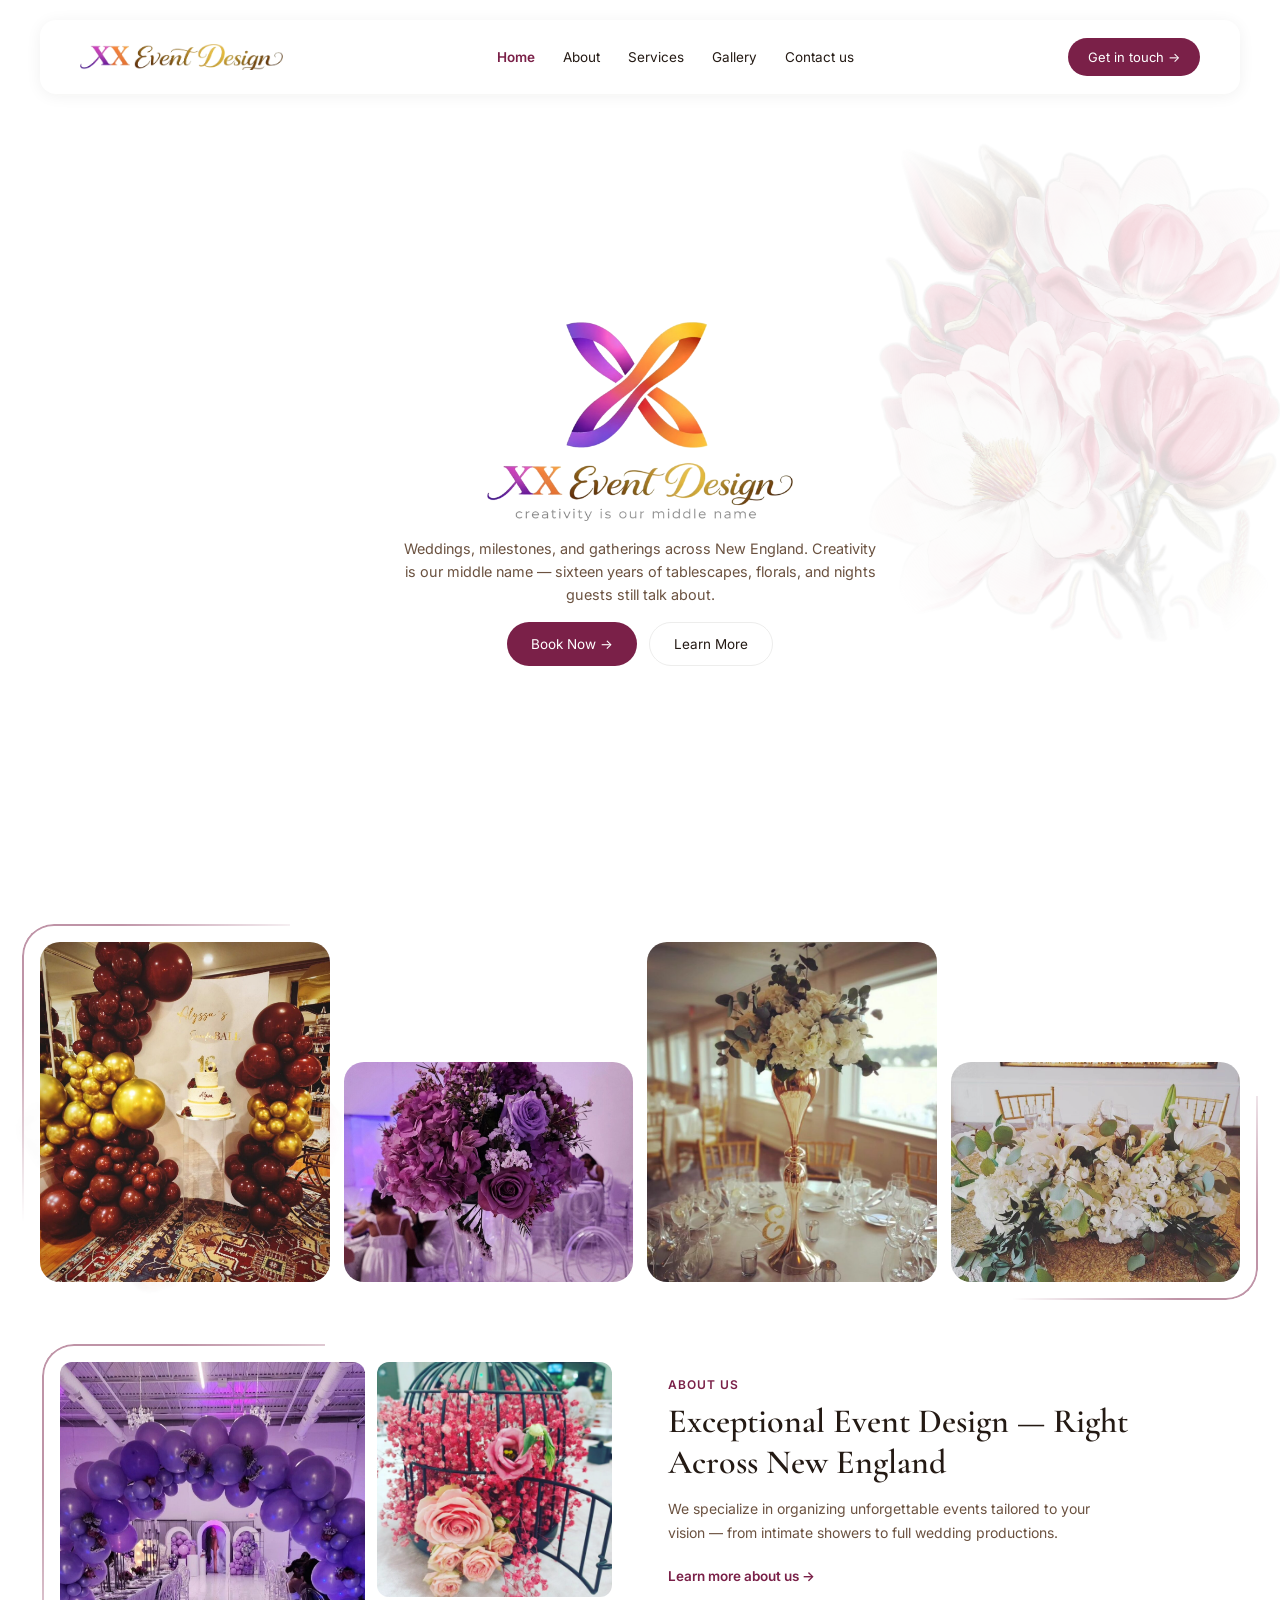
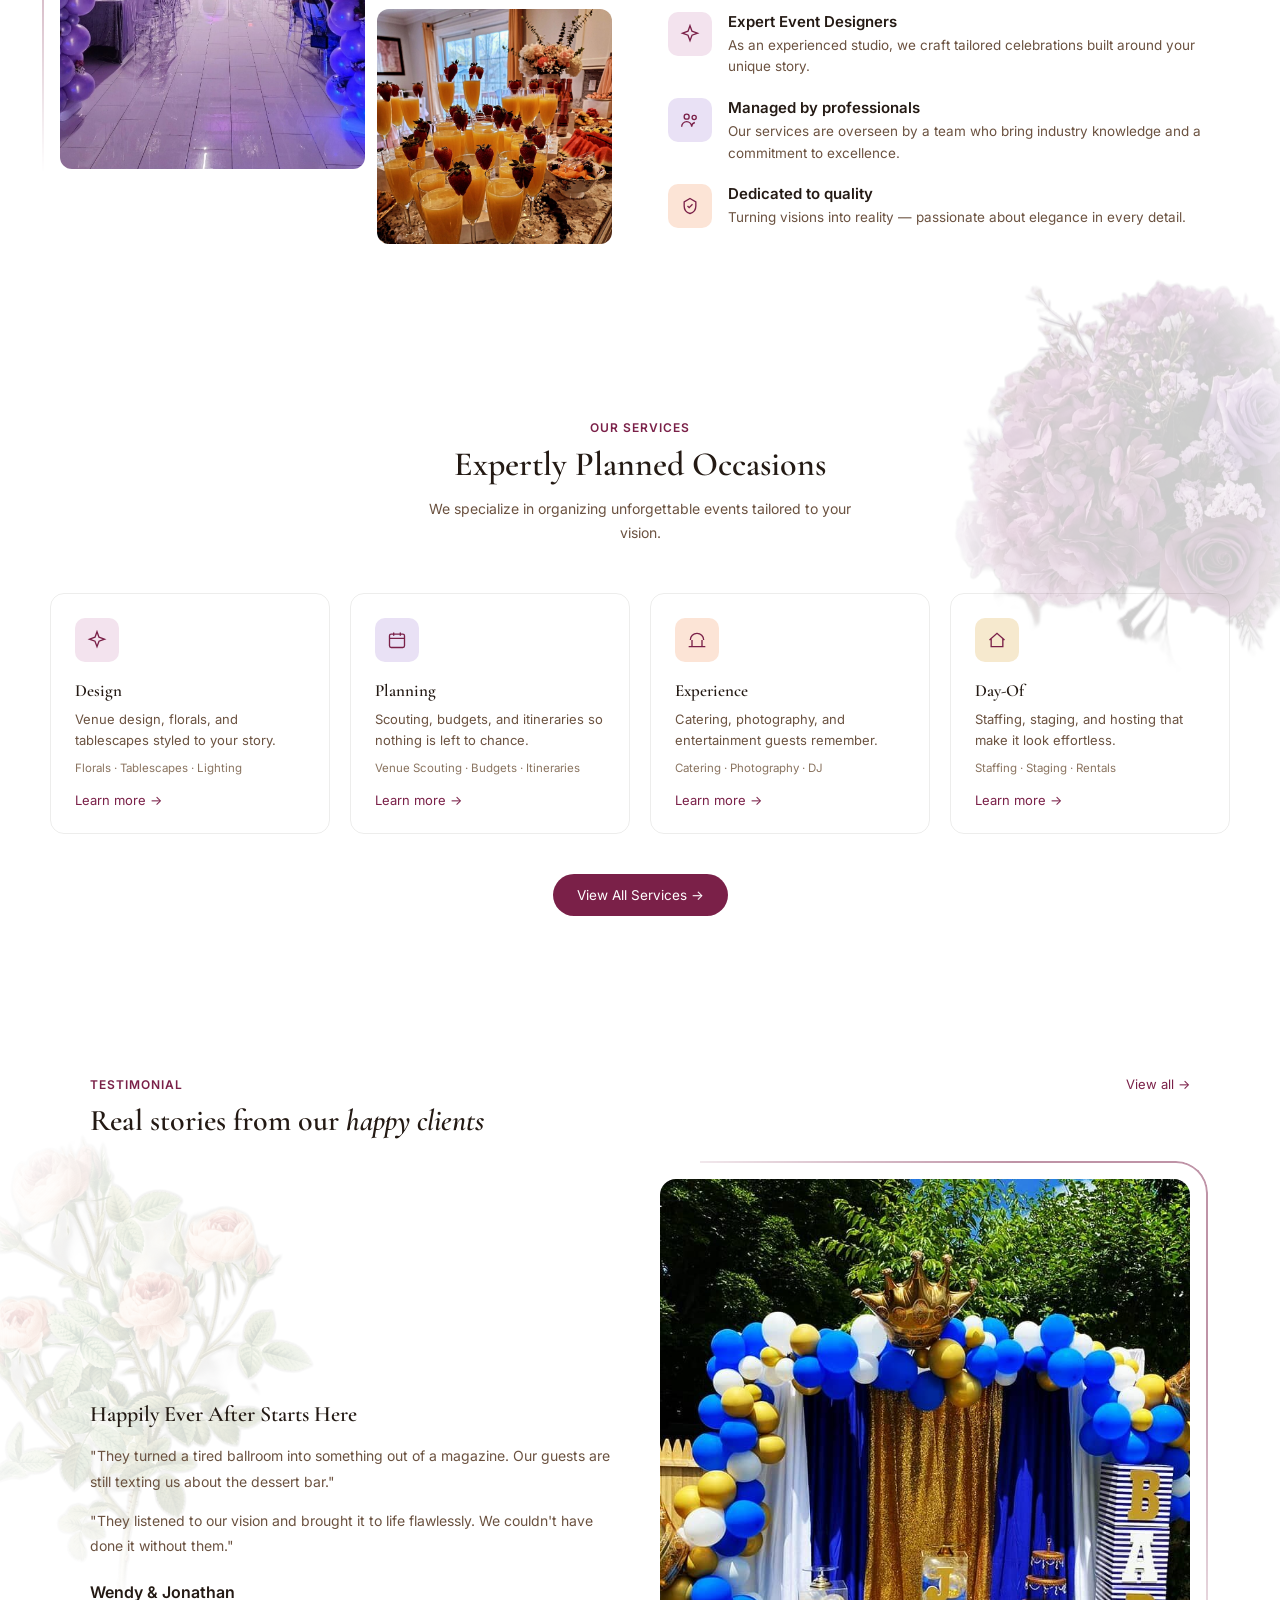
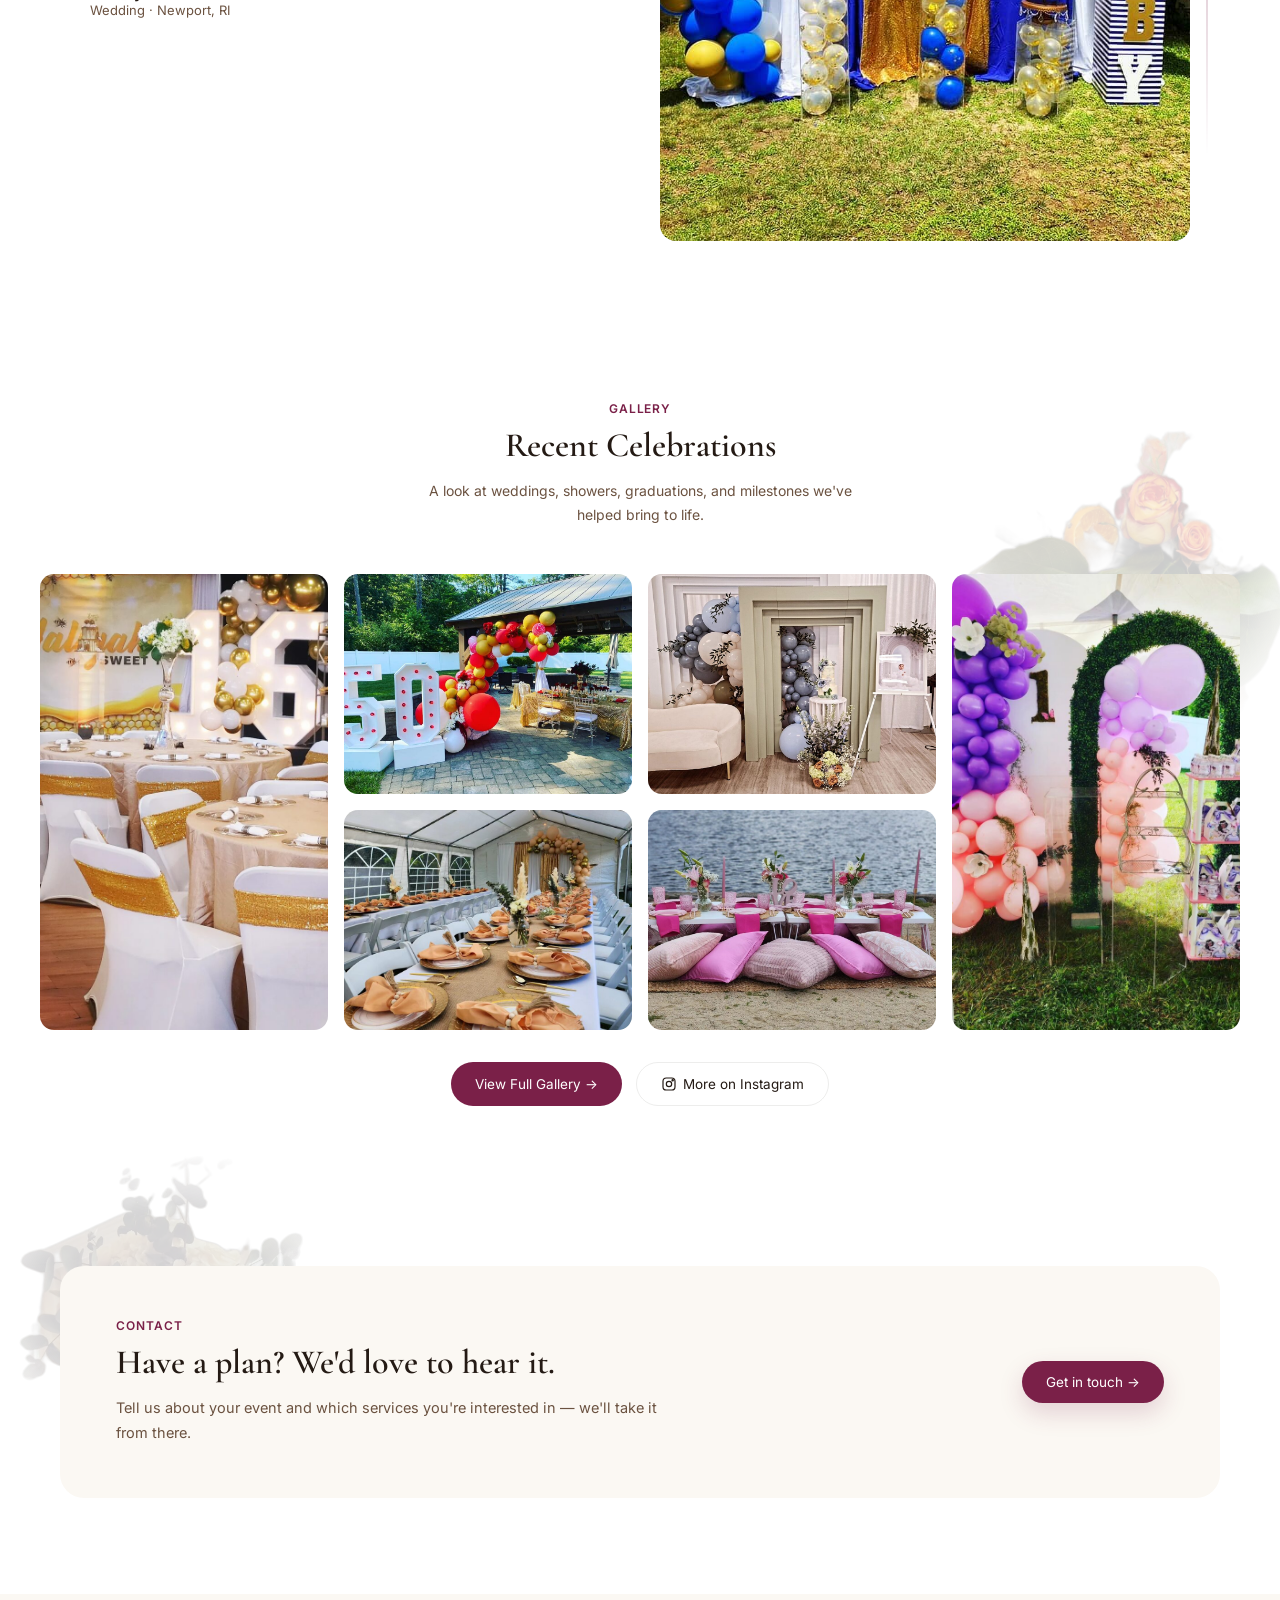
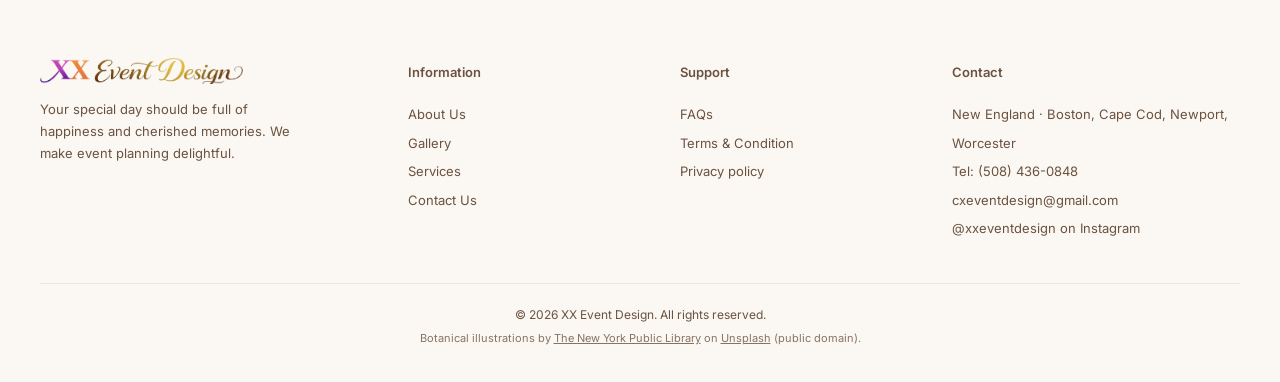
==== index.html @ f5b9201c "..." ====
<!doctype html>
<html lang="en">
<head>
  <meta charset="utf-8" />
  <meta name="viewport" content="width=device-width, initial-scale=1" />
  <title>XX Event Design — Event Planner &amp; Designer in New England | Weddings, Sweet 16s &amp; More</title>
  <meta name="description" content="Full-service event planning and design across New England — Boston, Cape Cod, Newport &amp; Worcester. Weddings, quinceañeras, baby showers, and milestones since 2010. Book a consultation today." />
  <link rel="canonical" href="https://www.xxeventdesign.com/" />
  <link rel="icon" href="assets/logo-xx.png" type="image/png" />
  <meta property="og:type" content="website" />
  <meta property="og:site_name" content="XX Event Design" />
  <meta property="og:title" content="XX Event Design — Event Planner &amp; Designer in New England" />
  <meta property="og:description" content="Full-service event planning and design across New England. Weddings, quinceañeras, baby showers, and milestones since 2010." />
  <meta property="og:url" content="https://www.xxeventdesign.com/" />
  <meta property="og:image" content="https://www.xxeventdesign.com/assets/gallery/white-wedding-sweetheart-table-lily-rose-gold.jpg" />
  <meta name="twitter:card" content="summary_large_image" />
  <link rel="stylesheet" href="css/style.css" />
  <script type="application/ld+json">
  {
    "@context": "https://schema.org",
    "@type": "LocalBusiness",
    "@id": "https://www.xxeventdesign.com/#business",
    "name": "XX Event Design",
    "description": "Full-service event planning and design studio serving New England since 2010 — weddings, quinceañeras, sweet 16s, baby showers, graduations, and more.",
    "url": "https://www.xxeventdesign.com/",
    "telephone": "+1-508-436-0848",
    "email": "cxeventdesign@gmail.com",
    "image": "https://www.xxeventdesign.com/assets/gallery/white-wedding-sweetheart-table-lily-rose-gold.jpg",
    "logo": "https://www.xxeventdesign.com/assets/logo-wordmark.png",
    "foundingDate": "2010",
    "priceRange": "$$",
    "sameAs": ["https://www.instagram.com/xxeventdesign/"],
    "areaServed": [
      { "@type": "City", "name": "Boston" },
      { "@type": "Place", "name": "Cape Cod" },
      { "@type": "City", "name": "Newport" },
      { "@type": "City", "name": "Worcester" },
      { "@type": "Place", "name": "New England" }
    ],
    "address": {
      "@type": "PostalAddress",
      "addressRegion": "MA",
      "addressCountry": "US"
    },
    "makesOffer": [
      { "@type": "Offer", "itemOffered": { "@type": "Service", "name": "Event Design", "description": "Venue design, florals, tablescapes, lighting, and photo backdrops." } },
      { "@type": "Offer", "itemOffered": { "@type": "Service", "name": "Event Planning", "description": "Venue scouting, budgets, itineraries, and vendor coordination." } },
      { "@type": "Offer", "itemOffered": { "@type": "Service", "name": "Event Experience", "description": "Catering, photography, videography, DJ, and dessert bars." } },
      { "@type": "Offer", "itemOffered": { "@type": "Service", "name": "Day-Of Coordination", "description": "Event staffing, staging, hosting, and rentals." } }
    ]
  }
  </script>
</head>
<body>

  <span id="top"></span>

  <!-- Page-wide floral decor (behind all content) -->
  <div class="page-decor" aria-hidden="true">
    <img class="floral f1" src="assets/magnolia.png" alt="" />
    <img class="floral f2" src="assets/floral-pink.png" alt="" />
    <img class="floral f3" src="assets/floral-purple.png" alt="" />
    <img class="floral f4" src="assets/roses.png" alt="" />
    <img class="floral f5" src="assets/floral-orange.png" alt="" />
    <img class="floral f6" src="assets/floral-white.png" alt="" />
  </div>

  <nav class="nav">
    <a class="nav-logo" href="index.html">
      <img class="nav-logo-full" src="assets/logo-wordmark.png" alt="XX Event Design" />
      <img class="nav-logo-mark" src="assets/logo-xx.png" alt="XX Event Design" />
    </a>
    <ul class="nav-links">
      <li><a href="#top" class="active">Home</a></li>
      <li><a href="about.html">About</a></li>
      <li><a href="services.html">Services</a></li>
      <li><a href="gallery.html">Gallery</a></li>
      <li><a href="contact.html">Contact us</a></li>
    </ul>
    <a class="nav-cta" href="contact.html">Get in touch →</a>
    <button class="nav-toggle" id="navToggle" aria-label="Toggle menu" aria-expanded="false">
      <span></span><span></span><span></span>
    </button>
    <div class="nav-mobile-menu" id="navMobileMenu">
      <a href="#top">Home</a>
      <a href="about.html">About</a>
      <a href="services.html">Services</a>
      <a href="gallery.html">Gallery</a>
      <a href="contact.html">Contact us</a>
    </div>
  </nav>

  <main>
    <!-- Hero -->
    <section class="hero">
      <h1 class="hero-logo"><img src="assets/logo-full.png" alt="XX Event Design — Creativity is our middle name" /></h1>
      <p>Weddings, milestones, and gatherings across New England. Creativity is our middle name —
        sixteen years of tablescapes, florals, and nights guests still talk about.</p>
      <div class="hero-actions">
        <a href="contact.html" class="btn btn-primary">Book Now →</a>
        <a href="#about" class="btn">Learn More</a>
      </div>
    </section>

    <!-- Photo strip -->
    <section class="photo-strip">
      <div class="photo-strip-grid">
        <div class="strip-item frame frame-tl">
          <div class="photo has-img"><img src="assets/gallery/sweet-16-burgundy-gold-balloon-arch-cake.jpg" alt="Burgundy and gold balloon arch with cake, Sweet 16 celebration" /></div>
        </div>
        <div class="strip-item">
          <div class="photo has-img"><img src="assets/gallery/purple-lavender-rose-hydrangea-centerpiece.jpg" alt="Purple and lavender rose and hydrangea centerpiece" /></div>
        </div>
        <div class="strip-item">
          <div class="photo has-img"><img src="assets/gallery/gold-vase-white-rose-hydrangea-waterside-wedding.jpg" alt="Gold vase with white rose and hydrangea, waterside wedding" /></div>
        </div>
        <div class="strip-item frame frame-br">
          <div class="photo has-img"><img src="assets/gallery/white-wedding-sweetheart-table-lily-rose-gold.jpg" alt="White and gold wedding sweetheart table with lilies and roses" /></div>
        </div>
      </div>
    </section>

    <!-- About -->
    <section class="about" id="about">
      <div class="about-collage">
        <div class="about-collage-main frame frame-tl">
          <div class="photo has-img"><img loading="lazy" src="assets/gallery/quinceanera-purple-lavender-balloon-arch-hall.jpg" alt="Purple and lavender balloon arch, quinceañera reception hall" /></div>
        </div>
        <div class="about-collage-side">
          <div class="photo has-img"><img loading="lazy" src="assets/gallery/birdcage-centerpiece-pink-roses-red-babys-breath.jpg" alt="Birdcage centerpiece with pink roses and baby's breath" /></div>
          <div class="photo has-img"><img loading="lazy" src="assets/gallery/mimosa-bar-orange-strawberry-brunch.jpg" alt="Mimosa bar with orange juice and strawberries, brunch spread" /></div>
        </div>
      </div>
      <div class="about-copy">
        <div class="pill">About Us</div>
        <h2 class="section-title">Exceptional Event Design — Right Across New England</h2>
        <p>We specialize in organizing unforgettable events tailored to your vision — from
          intimate showers to full wedding productions.</p>
        <a href="about.html" class="about-more-link">Learn more about us →</a>
        <div class="about-points">
          <div class="about-point">
            <div class="badge-icon bg-0">
              <svg viewBox="0 0 24 24" fill="none" stroke="currentColor" stroke-width="1.6"><path d="M12 2l2.4 6.6L21 11l-6.6 2.4L12 20l-2.4-6.6L3 11l6.6-2.4L12 2z"/></svg>
            </div>
            <div>
              <div class="about-point-title">Expert Event Designers</div>
              <div class="about-point-body">As an experienced studio, we craft tailored celebrations built around your unique story.</div>
            </div>
          </div>
          <div class="about-point">
            <div class="badge-icon bg-1">
              <svg viewBox="0 0 24 24" fill="none" stroke="currentColor" stroke-width="1.6"><circle cx="8" cy="8" r="3"/><circle cx="17" cy="9" r="2.5"/><path d="M2 20c0-3.3 2.7-6 6-6s6 2.7 6 6M14 20c0-2.4 1.6-4.4 3.8-5"/></svg>
            </div>
            <div>
              <div class="about-point-title">Managed by professionals</div>
              <div class="about-point-body">Our services are overseen by a team who bring industry knowledge and a commitment to excellence.</div>
            </div>
          </div>
          <div class="about-point">
            <div class="badge-icon bg-2">
              <svg viewBox="0 0 24 24" fill="none" stroke="currentColor" stroke-width="1.6"><path d="M12 3l7 4v5c0 5-3 8-7 9-4-1-7-4-7-9V7l7-4z"/><path d="M9 12l2 2 4-4"/></svg>
            </div>
            <div>
              <div class="about-point-title">Dedicated to quality</div>
              <div class="about-point-body">Turning visions into reality — passionate about elegance in every detail.</div>
            </div>
          </div>
        </div>
      </div>
    </section>

    <!-- Services -->
    <section class="services" id="services">
      <div class="pill">Our Services</div>
      <h2 class="section-title">Expertly Planned Occasions</h2>
      <p class="section-lead">We specialize in organizing unforgettable events tailored to your vision.</p>
      <div class="services-grid">
        <a href="services.html#design" class="service-card">
          <div class="badge-icon bg-0">
            <svg viewBox="0 0 24 24" fill="none" stroke="currentColor" stroke-width="1.6"><path d="M12 2l2.4 6.6L21 11l-6.6 2.4L12 20l-2.4-6.6L3 11l6.6-2.4L12 2z"/></svg>
          </div>
          <h3>Design</h3>
          <p>Venue design, florals, and tablescapes styled to your story.</p>
          <div class="service-card-tags">Florals · Tablescapes · Lighting</div>
          <span class="card-link">Learn more →</span>
        </a>
        <a href="services.html#planning" class="service-card">
          <div class="badge-icon bg-1">
            <svg viewBox="0 0 24 24" fill="none" stroke="currentColor" stroke-width="1.6"><rect x="3" y="5" width="18" height="16" rx="2"/><path d="M3 10h18M8 3v4M16 3v4"/></svg>
          </div>
          <h3>Planning</h3>
          <p>Scouting, budgets, and itineraries so nothing is left to chance.</p>
          <div class="service-card-tags">Venue Scouting · Budgets · Itineraries</div>
          <span class="card-link">Learn more →</span>
        </a>
        <a href="services.html#experience" class="service-card">
          <div class="badge-icon bg-2">
            <svg viewBox="0 0 24 24" fill="none" stroke="currentColor" stroke-width="1.6"><path d="M4 12a8 8 0 0116 0M2 20h20M6 20V12M18 20V12"/></svg>
          </div>
          <h3>Experience</h3>
          <p>Catering, photography, and entertainment guests remember.</p>
          <div class="service-card-tags">Catering · Photography · DJ</div>
          <span class="card-link">Learn more →</span>
        </a>
        <a href="services.html#dayof" class="service-card">
          <div class="badge-icon bg-3">
            <svg viewBox="0 0 24 24" fill="none" stroke="currentColor" stroke-width="1.6"><path d="M3 12l9-8 9 8M5 10v10h14V10"/></svg>
          </div>
          <h3>Day-Of</h3>
          <p>Staffing, staging, and hosting that make it look effortless.</p>
          <div class="service-card-tags">Staffing · Staging · Rentals</div>
          <span class="card-link">Learn more →</span>
        </a>
      </div>
      <div class="services-teaser-actions">
        <a href="services.html" class="btn btn-primary">View All Services →</a>
      </div>
    </section>

    <!-- Pricing (disabled for now — may reintroduce later)
    <section class="pricing">
      <div class="pill">Pricing</div>
      <h2 class="section-title">Our Most Popular Package</h2>
      <div class="pricing-grid">
        <div class="price-card">
          <div class="price-amount">$2,400</div>
          <h3>Soirée</h3>
          <ul class="price-features">
            <li>Up to 40 guests</li>
            <li>Design concept + moodboard</li>
            <li>Tablescape + florals</li>
            <li>1 vendor coordination</li>
            <li>Day-of styling (4 hrs)</li>
          </ul>
          <button class="price-btn">Get Started</button>
        </div>
        <div class="price-card featured">
          <div class="price-amount">$5,800</div>
          <h3>Celebration</h3>
          <ul class="price-features">
            <li>Up to 120 guests</li>
            <li>Full design build</li>
            <li>Florals, linens, lighting</li>
            <li>Vendor management (up to 5)</li>
            <li>Day-of staff (8 hrs)</li>
            <li>Custom dessert bar</li>
          </ul>
          <button class="price-btn">Get Started</button>
        </div>
        <div class="price-card">
          <div class="price-amount">—</div>
          <h3>Signature</h3>
          <ul class="price-features">
            <li>Unlimited guests</li>
            <li>Concept → execution</li>
            <li>Full vendor partnerships</li>
            <li>Venue scouting trips</li>
            <li>Multi-day coverage</li>
            <li>Dedicated lead + assistants</li>
          </ul>
          <button class="price-btn">Get Started</button>
        </div>
      </div>
    </section>
    -->

    <!-- Testimonial -->
    <section class="testimonial" id="testimonial">
      <div class="testimonial-head">
        <div>
          <div class="pill">Testimonial</div>
          <h2>Real stories from our <em>happy clients</em></h2>
        </div>
        <a href="contact.html" class="card-link">View all →</a>
      </div>
      <div class="testimonial-grid">
        <div>
          <h3>Happily Ever After Starts Here</h3>
          <p>"They turned a tired ballroom into something out of a magazine. Our guests are still
            texting us about the dessert bar."</p>
          <p>"They listened to our vision and brought it to life flawlessly. We couldn't have done
            it without them."</p>
          <div class="testimonial-who">Wendy &amp; Jonathan</div>
          <div class="testimonial-event">Wedding · Newport, RI</div>
        </div>
        <div class="testimonial-photo frame frame-tr">
          <div class="photo has-img"><img loading="lazy" src="assets/gallery/baby-shower-royal-blue-gold-crown-balloon-arch.jpg" alt="Royal blue and gold crown balloon arch, baby shower" /></div>
        </div>
      </div>
    </section>

    <!-- Gallery teaser -->
    <section class="gallery" id="gallery">
      <div class="pill">Gallery</div>
      <h2 class="section-title">Recent Celebrations</h2>
      <p class="section-lead">A look at weddings, showers, graduations, and milestones we've helped bring to life.</p>
      <div class="gallery-grid">
        <div class="gallery-item tall">
          <img loading="lazy" src="assets/gallery/sweet-16-honey-bee-gold-white-reception.jpg" alt="Gold and white honey-bee themed Sweet 16 reception" />
        </div>
        <div class="gallery-item">
          <img loading="lazy" src="assets/gallery/50th-birthday-red-gold-balloon-arch-marquee.jpg" alt="Red and gold balloon arch, 50th birthday marquee numbers" />
        </div>
        <div class="gallery-item">
          <img loading="lazy" src="assets/gallery/baptism-sage-blue-frame-arch-balloon-cake.jpg" alt="Sage and dusty blue frame arch with balloons, baptism cake" />
        </div>
        <div class="gallery-item tall">
          <img loading="lazy" src="assets/gallery/1st-birthday-purple-pink-boxwood-arch-garden.jpg" alt="Purple and pink boxwood arch, garden first birthday party" />
        </div>
        <div class="gallery-item">
          <img loading="lazy" src="assets/gallery/boho-orange-tan-outdoor-tent-long-table.jpg" alt="Boho orange and tan outdoor tent long table setting" />
        </div>
        <div class="gallery-item">
          <img loading="lazy" src="assets/gallery/pink-beach-picnic-waterfront-pillows.jpg" alt="Pink beach picnic setup on the waterfront with pillows" />
        </div>
      </div>
      <div class="gallery-teaser-actions">
        <a href="gallery.html" class="btn btn-primary">View Full Gallery →</a>
        <a href="https://www.instagram.com/xxeventdesign/" target="_blank" rel="noopener" class="btn btn-insta">
          <svg viewBox="0 0 24 24" width="16" height="16" fill="none" stroke="currentColor" stroke-width="1.8"><rect x="3" y="3" width="18" height="18" rx="5"/><circle cx="12" cy="12" r="4"/><circle cx="17.5" cy="6.5" r="1"/></svg>
          More on Instagram
        </a>
      </div>
    </section>

    <!-- Contact CTA -->
    <section class="cta-banner" id="contact">
      <div class="cta-banner-card">
        <div>
          <div class="pill">Contact</div>
          <h2 class="section-title">Have a plan? We'd love to hear it.</h2>
          <p>Tell us about your event and which services you're interested in — we'll take it from there.</p>
        </div>
        <a href="contact.html" class="btn btn-primary">Get in touch →</a>
      </div>
    </section>
  </main>

  <footer class="footer">
    <div class="footer-grid">
      <div class="footer-about">
        <img src="assets/logo-wordmark.png" alt="XX Event Design" />
        <p>Your special day should be full of happiness and cherished memories. We make event
          planning delightful.</p>
      </div>
      <div class="footer-col">
        <div class="footer-col-title">Information</div>
        <div><a href="about.html">About Us</a></div>
        <div><a href="gallery.html">Gallery</a></div>
        <div><a href="services.html">Services</a></div>
        <div><a href="contact.html">Contact Us</a></div>
      </div>
      <div class="footer-col">
        <div class="footer-col-title">Support</div>
        <div><a href="#">FAQs</a></div>
        <div><a href="#">Terms &amp; Condition</a></div>
        <div><a href="#">Privacy policy</a></div>
      </div>
      <div class="footer-col">
        <div class="footer-col-title">Contact</div>
        <div>New England · Boston, Cape Cod, Newport, Worcester<br />Tel: (508) 436-0848<br />cxeventdesign@gmail.com<br /><a href="https://www.instagram.com/xxeventdesign/" target="_blank" rel="noopener">@xxeventdesign on Instagram</a></div>
      </div>
    </div>
    <div class="footer-bottom">
      © 2026 XX Event Design. All rights reserved.
      <br />
      <span class="footer-credit">Botanical illustrations by
        <a href="https://unsplash.com/@nypl" target="_blank" rel="noopener">The New York Public Library</a>
        on <a href="https://unsplash.com/" target="_blank" rel="noopener">Unsplash</a> (public domain).</span>
    </div>
  </footer>

  <div class="lightbox" id="lightbox">
    <button class="lightbox-close" id="lightboxClose" aria-label="Close">&times;</button>
    <button class="lightbox-prev" id="lightboxPrev" aria-label="Previous image">&#8249;</button>
    <img id="lightboxImg" src="" alt="" />
    <button class="lightbox-next" id="lightboxNext" aria-label="Next image">&#8250;</button>
  </div>

  <script src="js/main.js"></script>
</body>
</html>
---- css/style.css ----
@import url('https://fonts.googleapis.com/css2?family=Cormorant+Garamond:ital,wght@0,500;0,600;0,700;1,500&family=Inter:wght@400;500;600&display=swap');

:root {
  --magenta: #C43D8E;
  --purple: #8E3FA6;
  --purple-dk: #6B2C82;
  --orange: #E8792E;
  --orange-dk: #C75A16;
  --gold: #D9A441;
  --gold-dk: #8B5E2E;
  --burgundy: #7A2048;
  --ink: #241A14;
  --ink-soft: #6B5240;
  --ink-faint: #8A7460;
  --bg: #FFFFFF;
  --bg-tint: #FBF8F3;
  --rule: rgba(36, 26, 20, 0.08);
  --accent: var(--burgundy);
  --frame-accent: color-mix(in srgb, var(--burgundy) 48%, white);
  --serif: "Cormorant Garamond", "Playfair Display", Georgia, serif;
  --sans: "Inter", system-ui, sans-serif;
  --gradient: linear-gradient(115deg, #C43D8E 0%, #8E3FA6 32%, #E8792E 68%, #D9A441 100%);
}

* { box-sizing: border-box; }

html { scroll-behavior: smooth; background: var(--bg); }

body {
  margin: 0;
  position: relative;
  background: transparent;
  color: var(--ink);
  font-family: var(--sans);
  overflow-x: hidden;
  -webkit-font-smoothing: antialiased;
}

img { max-width: 100%; display: block; }

.container {
  max-width: 1240px;
  margin: 0 auto;
  padding: 0 40px;
}

@media (max-width: 820px) { .container { padding: 0 24px; } }
@media (max-width: 480px) { .container { padding: 0 16px; } }

/* ---------- Nav ---------- */
.nav {
  display: flex;
  align-items: center;
  justify-content: space-between;
  padding: 18px 40px;
  background: var(--bg);
  border-radius: 16px;
  margin: 20px 40px 0;
  box-shadow: 0 2px 16px rgba(36, 26, 20, 0.06);
  position: sticky;
  top: 20px;
  z-index: 50;
}

.nav-logo img { height: 26px; width: auto; object-fit: contain; }

.nav-logo-mark { display: none; }

.nav-links {
  display: flex;
  gap: 28px;
  font-size: 13.5px;
  list-style: none;
  margin: 0;
  padding: 0;
}

.nav-links a {
  color: var(--ink);
  text-decoration: none;
  cursor: pointer;
}

.nav-links a.active { color: var(--accent); font-weight: 600; }

.nav-cta {
  padding: 11px 20px;
  border-radius: 24px;
  background: var(--accent);
  color: var(--bg);
  border: none;
  font-size: 13px;
  cursor: pointer;
  font-family: var(--sans);
  text-decoration: none;
  display: inline-flex;
  align-items: center;
  gap: 6px;
}

.nav-cta:hover { box-shadow: 0 6px 18px rgba(122, 32, 72, 0.25); }

.nav-toggle {
  display: none;
  width: 40px;
  height: 40px;
  border: none;
  background: transparent;
  flex-direction: column;
  gap: 4px;
  align-items: center;
  justify-content: center;
  cursor: pointer;
}

.nav-toggle span { width: 18px; height: 1.5px; background: var(--ink); }

.nav-mobile-menu {
  display: none;
  position: absolute;
  top: 64px;
  left: 12px;
  right: 12px;
  background: var(--bg);
  border-radius: 12px;
  box-shadow: 0 8px 32px rgba(36, 26, 20, 0.15);
  padding: 16px;
  flex-direction: column;
  gap: 4px;
  z-index: 30;
}

.nav-mobile-menu.open {
  display: flex;
  animation: navSlide 0.25s ease;
}

.nav-mobile-menu a {
  padding: 12px 8px;
  font-size: 15px;
  color: var(--ink);
  text-decoration: none;
  border-bottom: 1px solid var(--rule);
}

@keyframes navSlide {
  from { opacity: 0; transform: translateY(-8px); }
  to { opacity: 1; transform: translateY(0); }
}

@media (max-width: 820px) {
  .nav { margin: 16px 20px 0; padding: 16px 28px; }
  .nav-links, .nav-cta { display: none; }
  .nav-toggle { display: flex; }
  .nav-logo-full { display: none; }
  .nav-logo-mark { display: block; height: 30px; }
}

@media (max-width: 480px) {
  .nav { margin: 12px 12px 0; padding: 14px 18px; }
  .nav-logo-mark { height: 26px; }
}

/* ---------- Type helpers ---------- */
.pill {
  font-size: 12px;
  letter-spacing: 0.08em;
  color: var(--accent);
  font-weight: 600;
  margin-bottom: 10px;
  text-transform: uppercase;
}

h1, h2, h3 { font-family: var(--serif); font-weight: 600; margin: 0; }

.section-title { font-size: 34px; margin: 0 0 12px; line-height: 1.2; }
@media (max-width: 820px) { .section-title { font-size: 30px; } }
@media (max-width: 480px) { .section-title { font-size: 26px; } }

.section-lead {
  font-size: 14px;
  color: var(--ink-soft);
  max-width: 460px;
  margin: 0 auto 48px;
  line-height: 1.7;
}

/* ---------- Buttons ---------- */
.btn {
  padding: 13px 24px;
  border-radius: 24px;
  font-size: 13.5px;
  font-family: var(--sans);
  cursor: pointer;
  text-decoration: none;
  display: inline-flex;
  align-items: center;
  gap: 6px;
  border: 1px solid var(--rule);
  background: transparent;
  color: var(--ink);
  transition: transform 0.15s ease, box-shadow 0.15s ease;
}

.btn-primary { background: var(--accent); color: var(--bg); border: none; }

.btn:hover { transform: translateY(-2px); }
.btn-primary:hover { box-shadow: 0 10px 24px rgba(122, 32, 72, 0.25); }

/* ---------- Hero ---------- */
.hero {
  padding: 48px 40px;
  text-align: center;
  display: flex;
  flex-direction: column;
  align-items: center;
  justify-content: center;
  gap: 20px;
}

.hero-logo { margin: 0 auto; max-width: 480px; }
.hero-logo img { width: 100%; height: auto; display: block; margin: 0 auto; }

.hero p {
  font-size: 15px;
  color: var(--ink-soft);
  max-width: 480px;
  margin: 0 auto;
  line-height: 1.6;
}

.hero-actions {
  display: flex;
  gap: 12px;
  justify-content: center;
  flex-wrap: wrap;
}

/* Only fit the whole hero into one screen on desktop-sized viewports that
   are also tall enough to scale down cleanly; shorter/in-between windows
   (tablets, resized dev tools) just flow naturally and scroll instead. */
@media (min-width: 821px) and (min-height: 700px) {
  .hero {
    min-height: calc(100vh - 100px);
    padding: 16px 40px;
    gap: clamp(6px, 1.8vh, 20px);
  }
  .hero-logo { max-width: clamp(200px, 34vh, 480px); }
  .hero p { font-size: clamp(12.5px, 1.6vh, 15px); }
}

@media (max-width: 820px) {
  .hero { padding: 48px 24px; }
  .hero-logo { max-width: 380px; }
}

/* Short tablet/dev-tools viewports: scale the hero down to fit instead of
   leaving it full-size and forcing a long scroll. */
@media (max-width: 820px) and (max-height: 699px) {
  .hero {
    min-height: calc(100vh - 90px);
    padding: 12px 24px;
    gap: clamp(4px, 1.8vh, 16px);
  }
  .hero-logo { max-width: clamp(140px, 32vh, 380px); }
  .hero p { font-size: clamp(11px, 1.6vh, 14px); }
}

@media (max-width: 480px) {
  .hero { padding: 32px 16px; }
  .hero p { font-size: 14px; }
  .hero-logo { max-width: 280px; }
}

/* ---------- Corner frame accent ---------- */
/* An L-shaped bracket offset outward past one corner: only two adjacent
   edges are drawn, and they stop short of the far corners so the frame
   reads as an open corner accent, not a rectangle around the card. */
.frame {
  position: relative;
  overflow: visible;
  isolation: isolate;
}

.frame > .photo {
  position: relative;
  z-index: 1;
}

.frame::before {
  content: "";
  position: absolute;
  z-index: 0;
  width: calc(100% - 24px);
  height: calc(100% - 18px);
  pointer-events: none;

  border-style: solid;
  border-color: var(--frame-accent);
  border-width: 0;
}

.frame-tl::before {
  top: -18px;
  left: -18px;
  border-top-width: 2px;
  border-left-width: 2px;
  border-top-left-radius: 32px;
  -webkit-mask-image: radial-gradient(circle farthest-side at top left, #000 30%, transparent 92%);
          mask-image: radial-gradient(circle farthest-side at top left, #000 30%, transparent 92%);
}

.frame-tr::before {
  top: -18px;
  right: -18px;
  border-top-width: 2px;
  border-right-width: 2px;
  border-top-right-radius: 32px;
  -webkit-mask-image: radial-gradient(circle farthest-side at top right, #000 30%, transparent 92%);
          mask-image: radial-gradient(circle farthest-side at top right, #000 30%, transparent 92%);
}

.frame-br::before {
  right: -18px;
  bottom: -18px;
  border-right-width: 2px;
  border-bottom-width: 2px;
  border-bottom-right-radius: 32px;
  -webkit-mask-image: radial-gradient(circle farthest-side at bottom right, #000 30%, transparent 92%);
          mask-image: radial-gradient(circle farthest-side at bottom right, #000 30%, transparent 92%);
}

.frame-bl::before {
  left: -18px;
  bottom: -18px;
  border-left-width: 2px;
  border-bottom-width: 2px;
  border-bottom-left-radius: 32px;
  -webkit-mask-image: radial-gradient(circle farthest-side at bottom left, #000 30%, transparent 92%);
          mask-image: radial-gradient(circle farthest-side at bottom left, #000 30%, transparent 92%);
}

/* Below ~900px the sections stack tightly and these corner accents no
   longer have room to breathe — the offset border reads as a stray line
   crossing the page rather than a subtle corner wrap, so drop it. */
@media (max-width: 900px) {
  .frame::before { display: none; }
}

/* ---------- Botanical decorations ---------- */
/* Vintage botanical illustrations bled off section corners, behind the
   content. mix-blend-mode: multiply drops the cream paper into the page so
   only the flowers show, softly faded. Purely decorative. */
/* Page-wide decor layer: floral prints float behind ALL content across the
   whole page (not clipped inside any section). Each is soft-masked so it
   dissolves into the background - a faint watercolour wash, never a boxed
   crop. Vertical positions are % of the full page so they scale with it. */
.page-decor {
  position: absolute;
  inset: 0;
  z-index: -1;
  overflow: hidden;
  pointer-events: none;
}

.floral {
  position: absolute;
  width: 460px;
  height: auto;
  opacity: 0.2;
  filter: saturate(0.82);
  -webkit-mask-image: radial-gradient(58% 58% at 50% 44%, #000 46%, transparent 82%);
          mask-image: radial-gradient(58% 58% at 50% 44%, #000 46%, transparent 82%);
}

.floral.f1 { top: 1%;  right: -70px; width: 540px; }
.floral.f2 { top: 16%; left: -90px; }
.floral.f3 { top: 34%; right: -80px; }
.floral.f4 { top: 52%; left: -80px; }
.floral.f5 { top: 68%; right: -70px; }
.floral.f6 { top: 84%; left: -70px; }

@media (max-width: 820px) {
  .floral { width: 280px; opacity: 0.16; }
  .floral.f1 { width: 320px; }
}

@media (max-width: 480px) {
  .floral { width: 180px; opacity: 0.13; }
  .floral.f1 { width: 210px; }
}

/* ---------- Photo placeholder ---------- */
.photo {
  position: relative;
  overflow: hidden;
  background-size: cover;
}

.photo::before {
  content: '';
  position: absolute;
  inset: 0;
  background-image: repeating-linear-gradient(35deg, rgba(255,255,255,0.6) 0 1.2px, transparent 1.2px 6px);
  opacity: 0.18;
}

/* Real photo fills the same box as the gradient placeholder; suppress the
   placeholder texture and stretch to cover. */
.photo.has-img::before { display: none; }
.photo.has-img img { width: 100%; height: 100%; object-fit: cover; display: block; }

.photo-label {
  position: absolute;
  left: 12px;
  bottom: 10px;
  font-family: ui-monospace, "JetBrains Mono", monospace;
  font-size: 10px;
  letter-spacing: 0.08em;
  color: rgba(255, 255, 255, 0.92);
  text-transform: uppercase;
  background: rgba(0, 0, 0, 0.18);
  padding: 4px 8px;
  border-radius: 2px;
  backdrop-filter: blur(4px);
  z-index: 1;
}

.hue-warm  { background-image: linear-gradient(135deg, #F5D4B5 0%, #EFAA84 45%, #D87850 100%); }
.hue-blush { background-image: linear-gradient(135deg, #F4D1D4 0%, #E8AAB1 45%, #C97987 100%); }
.hue-plum  { background-image: linear-gradient(135deg, #D8B7DE 0%, #B17BBE 45%, #7B2E89 100%); }
.hue-ember { background-image: linear-gradient(135deg, #F5C29A 0%, #EF8F4A 45%, #A8420F 100%); }
.hue-sage  { background-image: linear-gradient(135deg, #CFD9C2 0%, #A4B393 45%, #6F8463 100%); }
.hue-night { background-image: linear-gradient(135deg, #5A3A52 0%, #3A2030 45%, #1A0E18 100%); }
.hue-cream { background-image: linear-gradient(135deg, #F5EBDA 0%, #E8D6B8 45%, #C8A77A 100%); }

/* ---------- Photo strip ---------- */
.photo-strip {
  padding: 48px 40px 80px;
}

.photo-strip-grid {
  display: flex;
  align-items: flex-end;
  gap: 14px;
}

.strip-item {
  flex: 1 1 0;
  min-width: 0;
  position: relative;
}

.strip-item .photo { border-radius: 20px; width: 100%; height: 100%; }

.strip-item:nth-child(odd)  { height: 340px; }
.strip-item:nth-child(even) { height: 220px; }

@media (max-width: 820px) {
  .photo-strip { padding: 36px 0 64px; }

  .photo-strip-grid {
    flex-wrap: nowrap;
    align-items: stretch;
    overflow-x: auto;
    scroll-snap-type: x mandatory;
    -webkit-overflow-scrolling: touch;
    scrollbar-width: none;
    padding: 0 24px;
    gap: 12px;
  }

  .photo-strip-grid::-webkit-scrollbar { display: none; }

  .strip-item {
    flex: 0 0 70%;
    scroll-snap-align: start;
    height: 320px;
  }

  .strip-item:nth-child(odd),
  .strip-item:nth-child(even) { height: 320px; }

  .strip-item:first-child { scroll-margin-left: 24px; }
}

@media (max-width: 480px) {
  .photo-strip { padding: 28px 0 48px; }
  .photo-strip-grid { padding: 0 16px; }
  .strip-item { flex-basis: 78%; height: 260px; }
  .strip-item:nth-child(odd),
  .strip-item:nth-child(even) { height: 260px; }
}

/* ---------- About ---------- */
.about {
  padding: 0 40px 96px;
  max-width: 1240px;
  margin: 0 auto;
  display: grid;
  grid-template-columns: 1fr 1fr;
  gap: 56px;
  align-items: center;
}

.about-collage {
  display: grid;
  grid-template-columns: 1.3fr 1fr;
  gap: 12px;
}

.about-collage-main .photo { border-radius: 12px; aspect-ratio: 3 / 4; }
.about-collage-side { display: grid; gap: 12px; }
.about-collage-side .photo { border-radius: 12px; aspect-ratio: 1 / 1; }

.about-copy p {
  font-size: 14px;
  color: var(--ink-soft);
  line-height: 1.7;
  margin-bottom: 20px;
  max-width: 440px;
}

.about-more-link {
  display: inline-flex;
  align-items: center;
  gap: 6px;
  font-size: 13.5px;
  color: var(--accent);
  text-decoration: none;
  font-weight: 600;
  margin-bottom: 28px;
}

.about-points { display: grid; gap: 20px; }

.about-point {
  display: flex;
  gap: 16px;
}

.badge-icon {
  width: 44px;
  height: 44px;
  border-radius: 10px;
  display: flex;
  align-items: center;
  justify-content: center;
  flex: 0 0 auto;
  color: var(--accent);
}

.badge-icon svg { width: 20px; height: 20px; }

.badge-icon.bg-0 { background: #F3E3EE; }
.badge-icon.bg-1 { background: #E9E1F5; }
.badge-icon.bg-2 { background: #FCE4D6; }
.badge-icon.bg-3 { background: #F6E9CE; }

.about-point-title { font-weight: 600; font-size: 15px; }
.about-point-body { font-size: 13.5px; color: var(--ink-soft); margin-top: 4px; line-height: 1.6; }

@media (max-width: 820px) {
  .about { padding: 0 24px 72px; gap: 36px; }
}

@media (max-width: 820px) and (min-width: 481px) {
  .about { grid-template-columns: 1fr 1fr; }
}

@media (max-width: 480px) {
  .about { padding: 0 16px 48px; gap: 32px; grid-template-columns: 1fr; }
}

/* ---------- Services ---------- */
.services {
  padding: 80px 40px;
  background: transparent;
  text-align: center;
}

.services-grid {
  display: grid;
  grid-template-columns: repeat(4, 1fr);
  gap: 20px;
  max-width: 1180px;
  margin: 0 auto;
}

.service-card {
  text-align: left;
  padding: 24px;
  border-radius: 14px;
  border: 1px solid var(--rule);
  transition: transform 0.16s ease, box-shadow 0.16s ease;
}

a.service-card { display: block; text-decoration: none; color: inherit; }
a.service-card:hover { transform: translateY(-3px); box-shadow: 0 14px 30px rgba(36, 26, 20, 0.08); }

.service-card h3 { font-size: 17px; margin: 18px 0 8px; }

.service-card p {
  font-size: 13px;
  color: var(--ink-soft);
  line-height: 1.6;
  margin: 0 0 10px;
}

.service-card-tags { font-size: 11.5px; color: var(--ink-faint); margin: 0 0 14px; }

.service-card a, .card-link {
  font-size: 13px;
  color: var(--accent);
  text-decoration: none;
  cursor: pointer;
}

@media (max-width: 820px) {
  .services { padding: 64px 24px; }
  .services-grid { grid-template-columns: repeat(2, 1fr); }
}

@media (max-width: 480px) {
  .services { padding: 48px 16px; }
  .services-grid { grid-template-columns: 1fr; }
}

.services-teaser-actions {
  display: flex;
  justify-content: center;
  margin-top: 40px;
}

.services-full { padding-top: 8px; }

.services-list-grid {
  display: grid;
  grid-template-columns: repeat(3, 1fr);
  gap: 14px;
  max-width: 900px;
  margin: 0 auto;
  text-align: left;
}

.service-item {
  display: flex;
  align-items: center;
  gap: 10px;
  padding: 16px 18px;
  border-radius: 12px;
  border: 1px solid var(--rule);
  font-size: 14px;
  font-weight: 500;
}

.service-item-check {
  flex: 0 0 auto;
  width: 22px;
  height: 22px;
  border-radius: 50%;
  display: flex;
  align-items: center;
  justify-content: center;
  font-size: 11px;
  color: var(--bg);
  background: var(--accent);
}

@media (max-width: 820px) {
  .services-list-grid { grid-template-columns: repeat(2, 1fr); }
}

@media (max-width: 480px) {
  .services-list-grid { grid-template-columns: 1fr; }
}

/* ---------- Pricing ---------- */
.pricing {
  padding: 80px 40px 96px;
  text-align: center;
}

.pricing-grid {
  display: grid;
  grid-template-columns: repeat(3, 1fr);
  gap: 20px;
  max-width: 980px;
  margin: 40px auto 0;
}

.price-card {
  text-align: left;
  padding: 28px;
  border-radius: 16px;
  border: 1px solid var(--rule);
  background: var(--bg);
}

.price-card.featured {
  border-color: var(--accent);
  transform: scale(1.04);
  box-shadow: 0 20px 48px rgba(122, 32, 72, 0.14);
}

.price-amount { font-family: var(--serif); font-size: 34px; font-weight: 700; color: var(--accent); }
.price-card h3 { font-size: 19px; margin: 14px 0 16px; }

.price-features {
  list-style: none;
  padding: 0;
  margin: 0 0 24px;
  font-size: 13px;
  color: var(--ink-soft);
  line-height: 2.1;
}

.price-features li { display: flex; gap: 8px; }
.price-features li::before { content: '✓'; color: var(--accent); }

.price-btn {
  width: 100%;
  padding: 13px 0;
  border-radius: 24px;
  font-size: 13px;
  cursor: pointer;
  font-family: var(--sans);
  background: transparent;
  color: var(--ink);
  border: 1px solid var(--rule);
}

.price-card.featured .price-btn { background: var(--accent); color: var(--bg); border: none; }

@media (max-width: 820px) {
  .pricing { padding: 64px 24px 72px; }
}

@media (max-width: 480px) {
  .pricing { padding: 48px 16px 56px; }
  .pricing-grid { grid-template-columns: 1fr; }
  .price-card.featured { transform: none; }
}

/* ---------- Testimonial ---------- */
.testimonial {
  padding: 80px 40px;
  max-width: 1180px;
  margin: 0 auto;
}

.testimonial-head {
  display: flex;
  justify-content: space-between;
  align-items: baseline;
  flex-wrap: wrap;
  gap: 12px;
  margin-bottom: 40px;
}

.testimonial-head h2 { font-size: 30px; }
.testimonial-head h2 em { font-style: italic; }

.testimonial-grid {
  display: grid;
  grid-template-columns: 1fr 1fr;
  gap: 40px;
  align-items: center;
}

.testimonial-grid h3 { font-size: 22px; margin: 0 0 16px; }
.testimonial-grid p { font-size: 14px; line-height: 1.8; color: var(--ink-soft); margin-bottom: 14px; }
.testimonial-who { margin-top: 24px; font-weight: 600; }
.testimonial-event { font-size: 13px; color: var(--ink-soft); }
.testimonial-photo .photo { border-radius: 16px; aspect-ratio: 4 / 5; }

@media (max-width: 820px) {
  .testimonial { padding: 64px 24px; }
  .testimonial-head h2, .section-title { font-size: 26px; }
}

@media (max-width: 480px) {
  .testimonial { padding: 48px 16px; }
  .testimonial-grid { grid-template-columns: 1fr; }
  .testimonial-head h2 { font-size: 22px; }
}

/* ---------- Gallery ---------- */
.gallery {
  padding: 80px 40px;
  background: transparent;
  text-align: center;
}

.gallery-grid {
  display: grid;
  grid-template-columns: repeat(4, 1fr);
  grid-auto-rows: 220px;
  gap: 16px;
  max-width: 1240px;
  margin: 0 auto;
}

.gallery-item {
  position: relative;
  border-radius: 14px;
  overflow: hidden;
  cursor: pointer;
}

.gallery-item.tall { grid-row: span 2; }

.gallery-item img {
  width: 100%;
  height: 100%;
  object-fit: cover;
  display: block;
  transition: transform 0.35s ease;
}

.gallery-item:hover img { transform: scale(1.06); }

.gallery-teaser-actions {
  display: flex;
  gap: 14px;
  justify-content: center;
  flex-wrap: wrap;
  margin-top: 32px;
}

.btn-insta {
  border-color: var(--rule);
  color: var(--ink);
}

.btn-insta svg { flex: 0 0 auto; }

@media (max-width: 820px) {
  .gallery { padding: 64px 24px; }
  .gallery-grid { grid-template-columns: repeat(2, 1fr); grid-auto-rows: 180px; }
}

@media (max-width: 480px) {
  .gallery { padding: 48px 16px; }
  .gallery-grid { grid-template-columns: repeat(2, 1fr); grid-auto-rows: 140px; gap: 10px; }
}

/* ---------- Contact info strip ---------- */
.contact-info { padding: 40px 40px 8px; max-width: 1180px; margin: 0 auto; }

.contact-info-grid {
  display: grid;
  grid-template-columns: repeat(3, 1fr);
  gap: 20px;
}

.contact-info-card {
  padding: 24px;
  border-radius: 14px;
  border: 1px solid var(--rule);
}

.contact-info-card .badge-icon { margin-bottom: 14px; }
.contact-info-title { font-weight: 600; font-size: 15px; margin-bottom: 6px; }
.contact-info-body { font-size: 13.5px; color: var(--ink-soft); }

@media (max-width: 820px) {
  .contact-info { padding: 32px 24px 4px; }
  .contact-info-grid { grid-template-columns: 1fr; }
}

@media (max-width: 480px) {
  .contact-info { padding: 24px 16px 4px; }
}

/* ---------- Contact ---------- */
.contact {
  padding: 80px 40px;
  max-width: 1180px;
  margin: 0 auto;
  display: grid;
  grid-template-columns: 1fr 1fr;
  gap: 40px;
}

.contact-photo .photo { border-radius: 16px; aspect-ratio: 4 / 5; height: 100%; }
.contact h2 { font-size: 28px; margin: 0 0 24px; }

.contact-form { display: grid; gap: 12px; }

.contact-form input,
.contact-form select,
.contact-form textarea {
  padding: 14px 16px;
  border-radius: 10px;
  border: 1px solid var(--rule);
  font-size: 14px;
  font-family: var(--sans);
  background: var(--bg-tint);
  color: var(--ink);
  width: 100%;
}

.contact-form input.error,
.contact-form select.error,
.contact-form textarea.error {
  border-color: #C0392B;
}

.field-error {
  font-size: 12px;
  color: #C0392B;
  margin-top: -6px;
}

.contact-form textarea { resize: none; }

.contact-submit {
  padding: 14px 0;
  border-radius: 24px;
  background: var(--accent);
  color: var(--bg);
  border: none;
  font-size: 14px;
  cursor: pointer;
  font-family: var(--sans);
}

.contact-success {
  padding: 14px 16px;
  border-radius: 10px;
  background: #E8F4EA;
  color: #2E6B3E;
  font-size: 13.5px;
  display: none;
}

.contact-success.visible { display: block; }

@media (max-width: 820px) {
  .contact { padding: 64px 24px; }
  .contact h2 { font-size: 24px; }
}

@media (max-width: 480px) {
  .contact { padding: 48px 16px; grid-template-columns: 1fr; }
  .contact h2 { font-size: 22px; }
}

/* ---------- Footer ---------- */
.footer {
  background: var(--bg-tint);
  padding: 64px 40px 32px;
}

.footer-grid {
  display: grid;
  grid-template-columns: 1.4fr 1fr 1fr 1.2fr;
  gap: 32px;
  max-width: 1240px;
  margin: 0 auto;
}

.footer-about img { height: 26px; }
.footer-about p { font-size: 13px; color: var(--ink-soft); line-height: 1.7; margin-top: 14px; max-width: 260px; }

.footer-col-title { font-weight: 600; font-size: 14px; margin-bottom: 14px; }
.footer-col div { font-size: 13px; color: var(--ink-soft); line-height: 2.2; }
.footer-col a { color: inherit; text-decoration: none; }
.footer-col a:hover { color: var(--accent); }

.footer-bottom {
  margin-top: 40px;
  padding-top: 20px;
  border-top: 1px solid var(--rule);
  text-align: center;
  font-size: 12px;
  color: var(--ink-soft);
  max-width: 1240px;
  margin-left: auto;
  margin-right: auto;
  line-height: 1.9;
}

.footer-credit { font-size: 11px; opacity: 0.8; }
.footer-credit a { color: inherit; text-decoration: underline; }
.footer-credit a:hover { color: var(--accent); }

@media (max-width: 820px) {
  .footer { padding: 48px 24px 28px; }
}

@media (max-width: 480px) {
  .footer { padding: 36px 16px 24px; }
  .footer-grid { grid-template-columns: 1fr; }
}

/* ---------- Lightbox ---------- */
.lightbox {
  display: none;
  position: fixed;
  inset: 0;
  z-index: 100;
  background: rgba(15, 10, 8, 0.92);
  align-items: center;
  justify-content: center;
  padding: 40px;
}

.lightbox.open { display: flex; }

.lightbox img {
  max-width: 100%;
  max-height: 100%;
  border-radius: 8px;
  box-shadow: 0 20px 60px rgba(0, 0, 0, 0.5);
}

.lightbox-close,
.lightbox-prev,
.lightbox-next {
  position: absolute;
  background: rgba(255, 255, 255, 0.1);
  border: 1px solid rgba(255, 255, 255, 0.25);
  color: #fff;
  border-radius: 50%;
  width: 44px;
  height: 44px;
  display: flex;
  align-items: center;
  justify-content: center;
  cursor: pointer;
  font-size: 20px;
  line-height: 1;
}

.lightbox-close:hover,
.lightbox-prev:hover,
.lightbox-next:hover { background: rgba(255, 255, 255, 0.2); }

.lightbox-close { top: 20px; right: 20px; }
.lightbox-prev { left: 20px; top: 50%; transform: translateY(-50%); }
.lightbox-next { right: 20px; top: 50%; transform: translateY(-50%); }

@media (max-width: 480px) {
  .lightbox { padding: 16px; }
  .lightbox-close { top: 10px; right: 10px; width: 38px; height: 38px; }
  .lightbox-prev { left: 6px; width: 38px; height: 38px; }
  .lightbox-next { right: 6px; width: 38px; height: 38px; }
}

/* ---------- Gallery page header ---------- */
.gallery-hero {
  padding: 56px 40px 8px;
  text-align: center;
}

.gallery-hero .btn-insta { margin-top: 8px; }

.gallery-full { padding-top: 32px; }

@media (max-width: 820px) {
  .gallery-hero { padding: 44px 24px 4px; }
}

@media (max-width: 480px) {
  .gallery-hero { padding: 32px 16px 4px; }
}

/* ---------- Instagram banner ---------- */
.insta-banner {
  padding: 72px 40px;
  background: var(--bg-tint);
}

.insta-banner-inner {
  max-width: 1100px;
  margin: 0 auto;
  display: flex;
  align-items: center;
  justify-content: space-between;
  gap: 32px;
  text-align: left;
  flex-wrap: wrap;
}

.insta-banner-inner .section-title { margin-bottom: 8px; }
.insta-banner-inner .pill { margin-bottom: 8px; }
.insta-banner-inner .btn { flex: 0 0 auto; }

@media (max-width: 820px) {
  .insta-banner { padding: 56px 24px; }
}

@media (max-width: 480px) {
  .insta-banner { padding: 44px 16px; }
  .insta-banner-inner { text-align: center; justify-content: center; }
}

/* ---------- CTA banner (rounded card) ---------- */
.cta-banner { max-width: 1240px; margin: 0 auto; padding: 80px 40px 96px; }

.cta-banner-card {
  background: var(--bg-tint);
  border-radius: 24px;
  padding: 52px 56px;
  display: grid;
  grid-template-columns: 1.3fr auto;
  gap: 40px;
  align-items: center;
}

.cta-banner-card p { font-size: 14.5px; color: var(--ink-soft); line-height: 1.7; max-width: 560px; margin: 0; }
.cta-banner-card .btn { white-space: nowrap; box-shadow: 0 10px 24px rgba(122, 32, 72, 0.18); }

@media (max-width: 820px) {
  .cta-banner { padding: 64px 24px; }
  .cta-banner-card { padding: 40px 32px; }
}

@media (max-width: 480px) {
  .cta-banner { padding: 48px 16px; }
  .cta-banner-card { grid-template-columns: 1fr; text-align: center; padding: 32px 24px; }
  .cta-banner-card p { margin: 0 auto; }
}

/* ---------- Services page (redesign) ---------- */
.svc-hero {
  max-width: 1240px;
  margin: 0 auto;
  padding: 64px 40px 40px;
  display: grid;
  grid-template-columns: 1.05fr 0.95fr;
  gap: 56px;
  align-items: center;
}

.svc-hero h1 { font-size: 60px; line-height: 1.05; margin: 0 0 20px; letter-spacing: -0.01em; }
.svc-hero p { font-size: 15.5px; color: var(--ink-soft); line-height: 1.7; max-width: 480px; margin: 0 0 28px; }

.svc-hero-pills { display: flex; flex-wrap: wrap; gap: 10px; }
.svc-hero-pills a {
  padding: 9px 18px;
  border-radius: 22px;
  border: 1px solid var(--rule);
  font-size: 13px;
  color: var(--ink);
  text-decoration: none;
  transition: border-color 0.15s ease, color 0.15s ease;
}
.svc-hero-pills a:hover { border-color: var(--accent); color: var(--accent); }

.svc-collage { display: grid; grid-template-columns: 1.25fr 1fr; grid-template-rows: auto auto; gap: 14px; }
.svc-collage-main { grid-row: span 2; border-radius: 18px; overflow: hidden; aspect-ratio: 3 / 4; }
.svc-collage-sub { border-radius: 18px; overflow: hidden; aspect-ratio: 4 / 3; }
.svc-collage img { width: 100%; height: 100%; object-fit: cover; display: block; }

@media (max-width: 820px) {
  .svc-hero { padding: 44px 24px 32px; grid-template-columns: 1fr; gap: 32px; }
  .svc-hero h1 { font-size: 44px; }
}

@media (max-width: 480px) {
  .svc-hero { padding: 32px 16px 24px; }
  .svc-hero h1 { font-size: 34px; }
}

.svc-stats { max-width: 1240px; margin: 0 auto; padding: 24px 40px 8px; }

.svc-stats-grid {
  display: grid;
  grid-template-columns: repeat(4, 1fr);
  border-top: 1px solid var(--rule);
  border-bottom: 1px solid var(--rule);
}

.svc-stat { padding: 22px 20px; border-right: 1px solid var(--rule); }
.svc-stat:last-child { border-right: none; }
.svc-stat-num { font-family: var(--serif); font-size: 34px; font-weight: 700; color: var(--accent); line-height: 1; }
.svc-stat-label { font-size: 12.5px; color: var(--ink-soft); margin-top: 6px; }

@media (max-width: 820px) {
  .svc-stats-grid { grid-template-columns: repeat(2, 1fr); }
  .svc-stat:nth-child(even) { border-right: none; }
  .svc-stat:nth-child(-n+2) { border-bottom: 1px solid var(--rule); }
}

@media (max-width: 480px) {
  .svc-stats { padding: 16px 16px 4px; }
  .svc-stats-grid { grid-template-columns: 1fr; }
  .svc-stat { border-right: none; border-bottom: 1px solid var(--rule); }
  .svc-stat:last-child { border-bottom: none; }
}

.svc-category { max-width: 1240px; margin: 0 auto; padding: 72px 40px 0; scroll-margin-top: 100px; }
.svc-category:first-of-type { padding-top: 64px; }

.svc-category-head { display: grid; grid-template-columns: 1fr 1fr; gap: 44px; align-items: center; margin-bottom: 36px; }
.svc-category-badge-row { display: flex; align-items: center; gap: 14px; margin-bottom: 16px; }
.svc-category-icon { width: 52px; height: 52px; border-radius: 12px; display: flex; align-items: center; justify-content: center; flex: 0 0 auto; }
.svc-category-num { font-family: var(--serif); font-size: 22px; font-weight: 600; }
.svc-category-head h2 { font-size: 38px; margin: 0 0 12px; line-height: 1.1; }
.svc-category-head p { font-size: 14.5px; color: var(--ink-soft); line-height: 1.7; max-width: 440px; margin: 0; }
.svc-category-photo { border-radius: 18px; overflow: hidden; aspect-ratio: 16 / 10; }
.svc-category-photo img { width: 100%; height: 100%; object-fit: cover; display: block; }

.svc-card-grid { display: grid; grid-template-columns: repeat(auto-fill, minmax(250px, 1fr)); gap: 16px; }

.svc-card {
  padding: 22px 22px 24px;
  border-radius: 14px;
  border: 1px solid var(--rule);
  background: var(--bg);
  transition: transform 0.16s ease, box-shadow 0.16s ease;
}
.svc-card:hover { transform: translateY(-3px); box-shadow: 0 14px 30px rgba(36, 26, 20, 0.08); }

.svc-card-head { display: flex; align-items: center; gap: 11px; }
.svc-card-check { flex: 0 0 auto; width: 26px; height: 26px; border-radius: 8px; display: flex; align-items: center; justify-content: center; font-size: 13px; }
.svc-card-name { font-family: var(--serif); font-weight: 600; font-size: 19px; line-height: 1.15; }
.svc-card-desc { font-size: 13px; color: var(--ink-soft); line-height: 1.6; margin: 12px 0 0; }

/* Category tone modifiers (Design / Planning / Experience / Day-Of) */
.tone-0 { color: var(--magenta); background: #F3E3EE; }
.tone-1 { color: var(--purple); background: #E9E1F5; }
.tone-2 { color: var(--orange); background: #FCE4D6; }
.tone-3 { color: #B8862F; background: #F6E9CE; }
.svc-category-num.tone-0, .svc-category-num.tone-1, .svc-category-num.tone-2, .svc-category-num.tone-3 { background: none; }

@media (max-width: 820px) {
  .svc-category { padding: 56px 24px 0; }
  .svc-category:first-of-type { padding-top: 48px; }
  .svc-category-head { grid-template-columns: 1fr; gap: 24px; }
  .svc-category-head h2 { font-size: 30px; }
}

@media (max-width: 480px) {
  .svc-category { padding: 40px 16px 0; }
}

.svc-policy { max-width: 1240px; margin: 0 auto; padding: 80px 40px 0; }

.svc-policy-card { border: 1px solid var(--rule); border-radius: 24px; overflow: hidden; display: grid; grid-template-columns: 0.9fr 1.1fr; }

.svc-policy-left { background: var(--accent); color: #FFFFFF; padding: 52px 48px; }
.svc-policy-left .pill { color: rgba(255, 255, 255, 0.72); }
.svc-policy-left h2 { font-size: 34px; margin: 0 0 18px; line-height: 1.12; color: #FFFFFF; }
.svc-policy-left p { font-size: 14.5px; color: rgba(255, 255, 255, 0.86); line-height: 1.75; margin: 0 0 22px; }
.svc-policy-note { border-top: 1px solid rgba(255, 255, 255, 0.18); padding-top: 22px; }
.svc-policy-note p { color: #FFFFFF; margin: 0; }
.svc-policy-left strong { color: #F0D9A8; }

.svc-policy-right { background: var(--bg-tint); padding: 52px 48px; display: grid; gap: 28px; align-content: start; }
.svc-policy-right-title { font-family: var(--serif); font-weight: 600; font-size: 20px; margin-bottom: 16px; }
.svc-policy-check-list { display: grid; gap: 12px; }
.svc-policy-check-item { display: flex; align-items: flex-start; gap: 12px; }
.svc-policy-check-badge { flex: 0 0 auto; width: 22px; height: 22px; border-radius: 7px; display: flex; align-items: center; justify-content: center; font-size: 12px; margin-top: 1px; }
.svc-policy-check-item span:last-child { font-size: 14px; color: var(--ink); line-height: 1.5; }

.svc-policy-notes { border-top: 1px solid var(--rule); padding-top: 22px; }
.svc-policy-notes-title { font-size: 12px; letter-spacing: 0.06em; color: var(--ink-soft); font-weight: 600; margin-bottom: 12px; text-transform: uppercase; }
.svc-policy-notes ul { list-style: none; padding: 0; margin: 0; display: grid; gap: 9px; }
.svc-policy-notes li { font-size: 13px; color: var(--ink-soft); line-height: 1.6; padding-left: 16px; position: relative; }
.svc-policy-notes li::before { content: '•'; position: absolute; left: 0; top: 0; color: var(--accent); }

@media (max-width: 820px) {
  .svc-policy { padding: 56px 24px 0; }
  .svc-policy-card { grid-template-columns: 1fr; }
  .svc-policy-left, .svc-policy-right { padding: 40px 32px; }
}

@media (max-width: 480px) {
  .svc-policy { padding: 40px 16px 0; }
  .svc-policy-left, .svc-policy-right { padding: 32px 20px; }
  .svc-policy-left h2 { font-size: 28px; }
}

/* ---------- About page ---------- */
.section-lead-wide { max-width: 600px; }

.about-story {
  max-width: 1240px;
  margin: 0 auto;
  padding: 48px 40px 0;
  display: grid;
  grid-template-columns: 1fr 1fr;
  gap: 56px;
  align-items: center;
}

.about-story-copy p { font-size: 14px; color: var(--ink-soft); line-height: 1.75; margin: 0 0 16px; max-width: 460px; }
.about-story-copy p:last-child { margin-bottom: 0; }

@media (max-width: 820px) {
  .about-story { padding: 32px 24px 0; grid-template-columns: 1fr; gap: 32px; }
}

@media (max-width: 480px) {
  .about-story { padding: 24px 16px 0; }
}

.about-apart { max-width: 1240px; margin: 0 auto; padding: 88px 40px 0; }
.about-apart-head { text-align: center; margin-bottom: 44px; }

.about-apart-grid { display: grid; grid-template-columns: repeat(3, 1fr); gap: 20px; }

.about-apart-card { padding: 28px; border-radius: 14px; border: 1px solid var(--rule); }
.about-apart-card .badge-icon { margin-bottom: 16px; }
.about-apart-card-title { font-weight: 600; font-size: 16px; margin-bottom: 8px; }
.about-apart-card-body { font-size: 13.5px; color: var(--ink-soft); line-height: 1.65; }

@media (max-width: 820px) {
  .about-apart { padding: 64px 24px 0; }
  .about-apart-grid { grid-template-columns: 1fr; }
}

@media (max-width: 480px) {
  .about-apart { padding: 48px 16px 0; }
}

.occasions { max-width: 1240px; margin: 0 auto; padding: 80px 40px 0; text-align: center; }

.occasion-chips { display: flex; flex-wrap: wrap; gap: 12px; justify-content: center; }

.occasion-chip {
  padding: 12px 22px;
  border-radius: 24px;
  border: 1px solid var(--rule);
  font-size: 14px;
  color: var(--ink);
}

@media (max-width: 480px) {
  .occasions { padding: 48px 16px 0; }
}
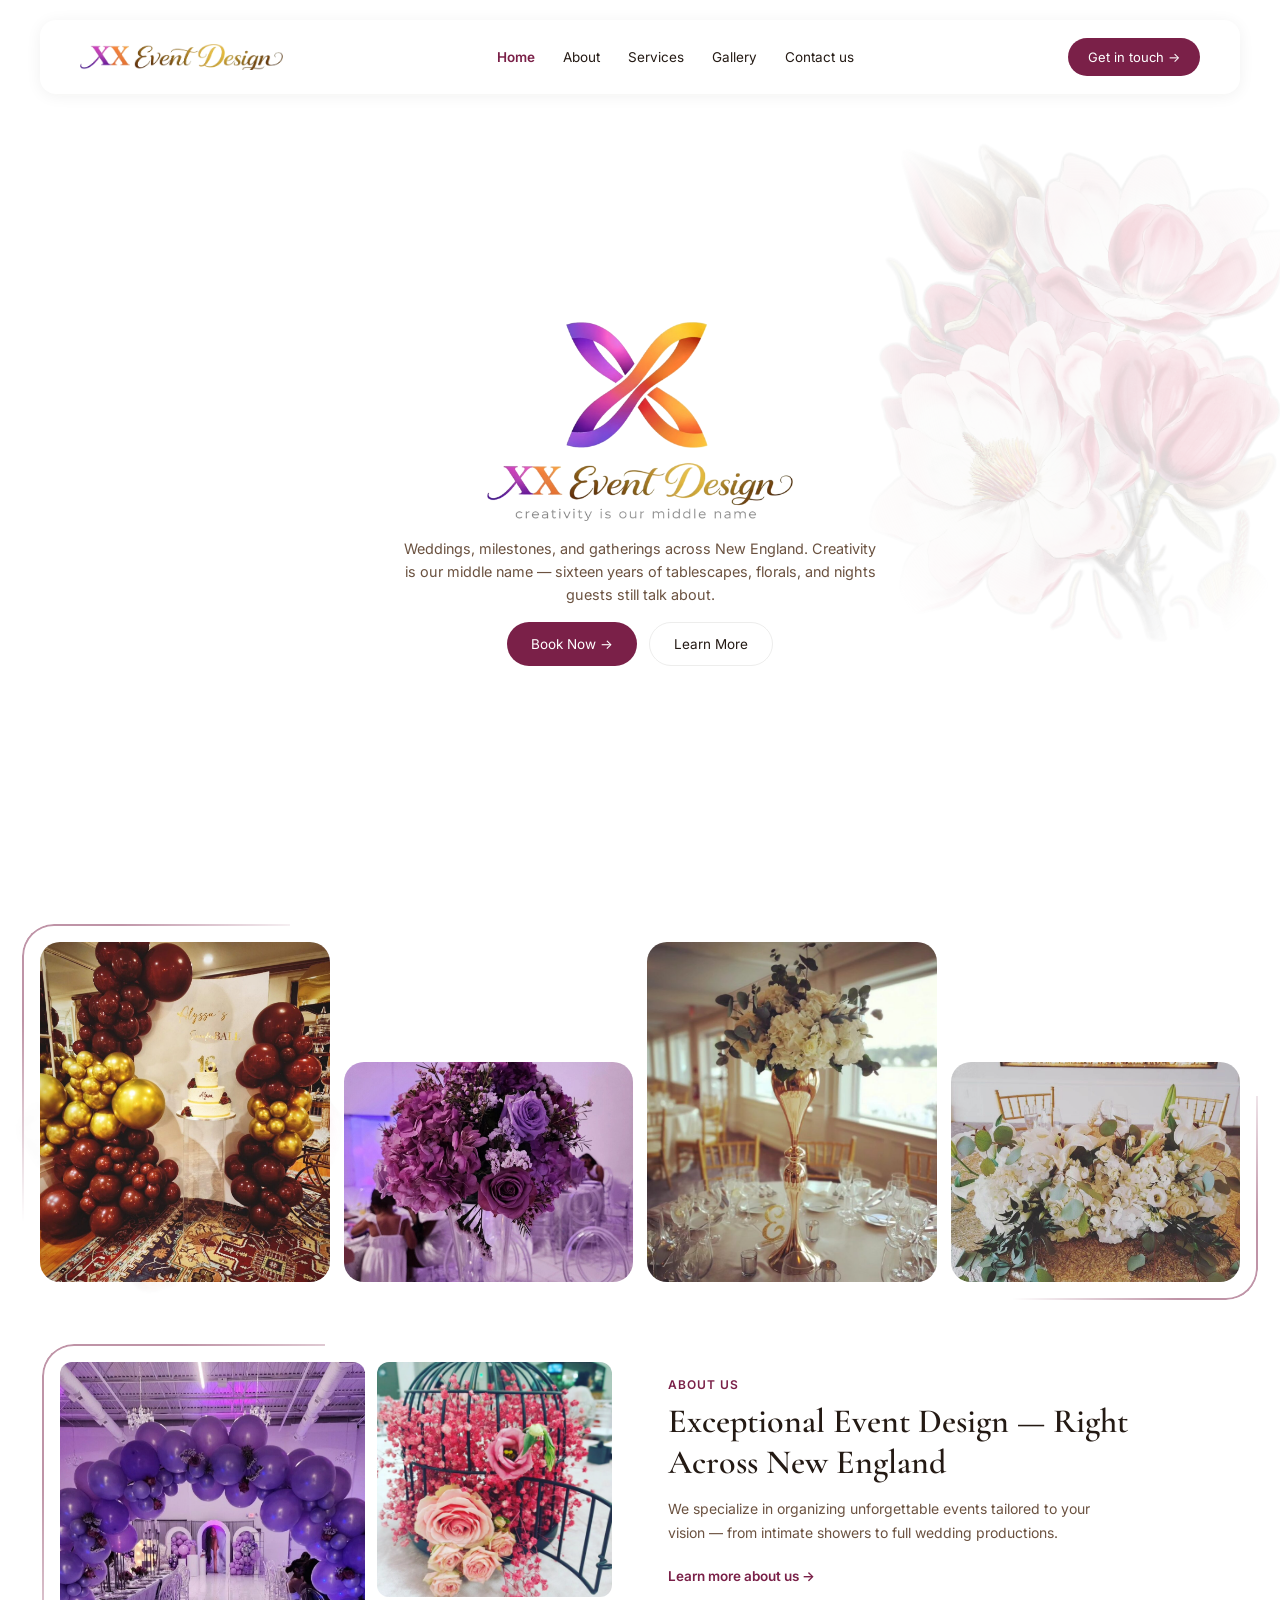
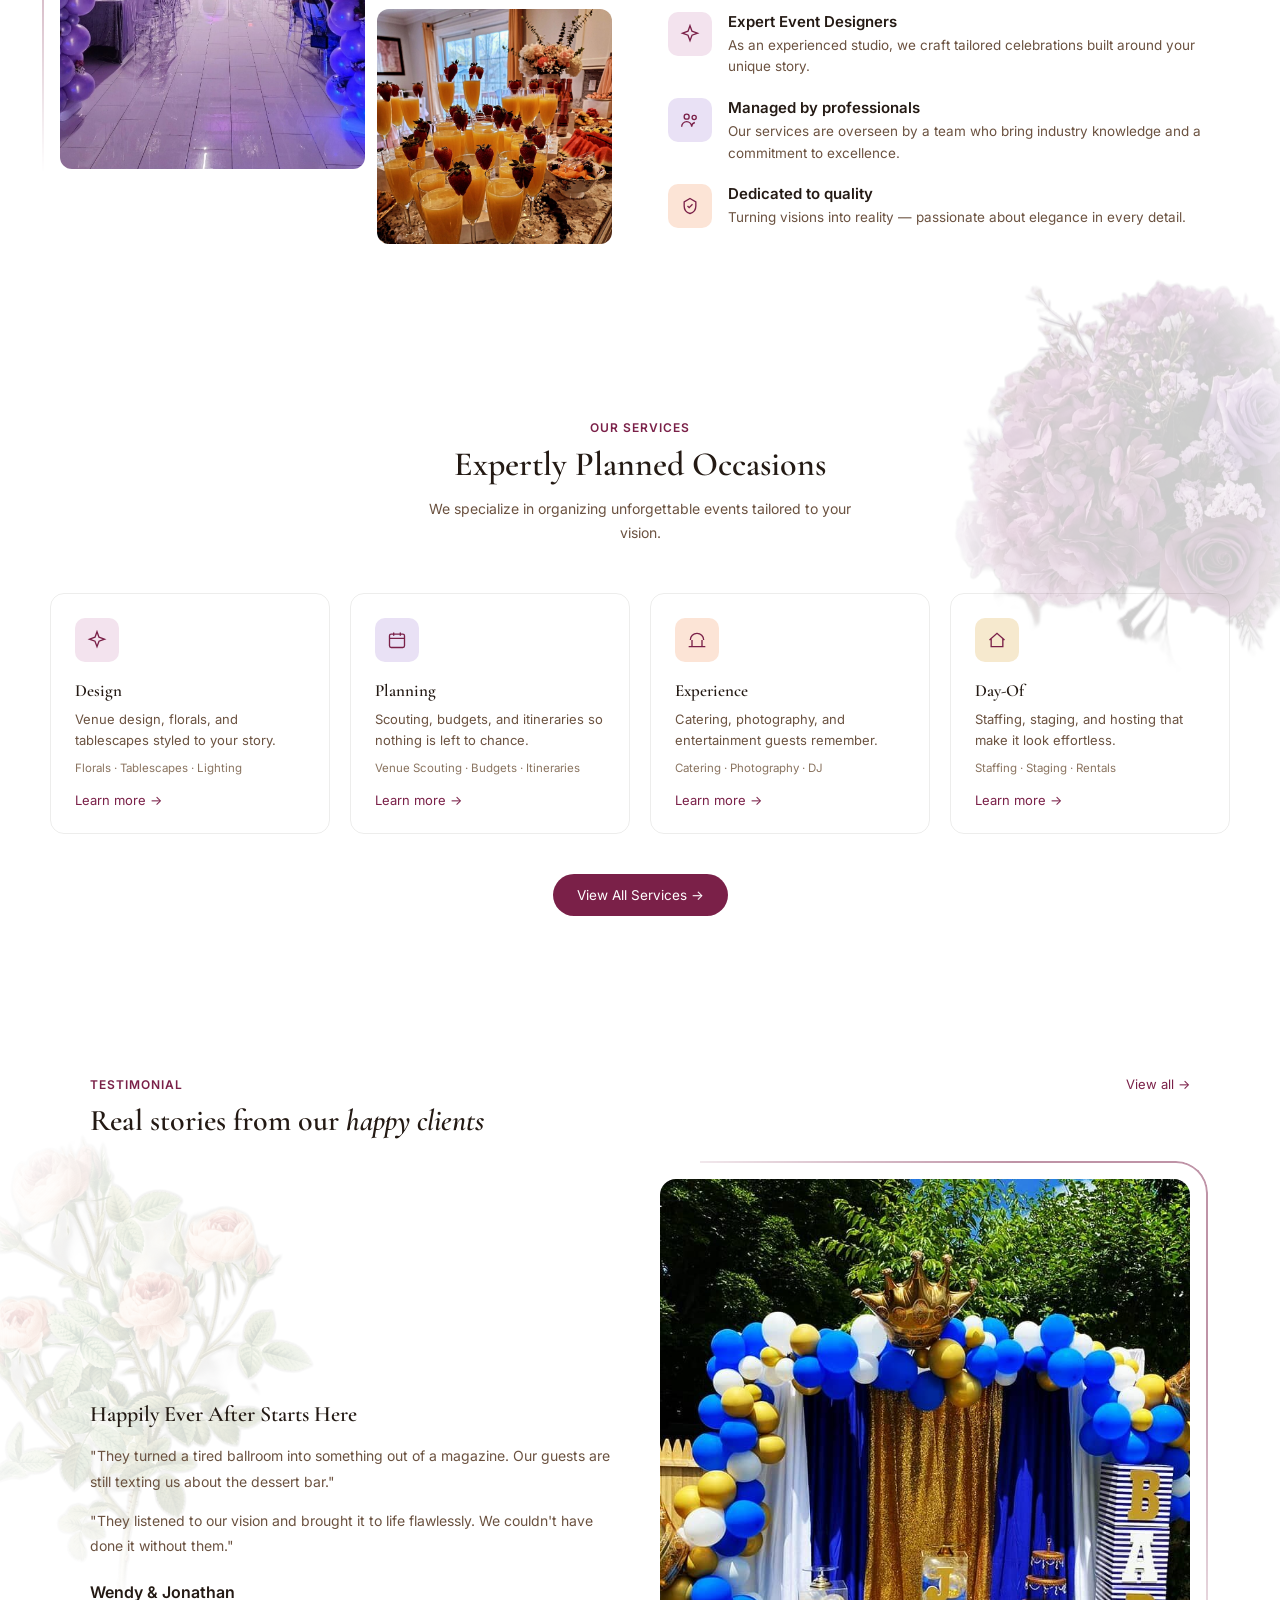
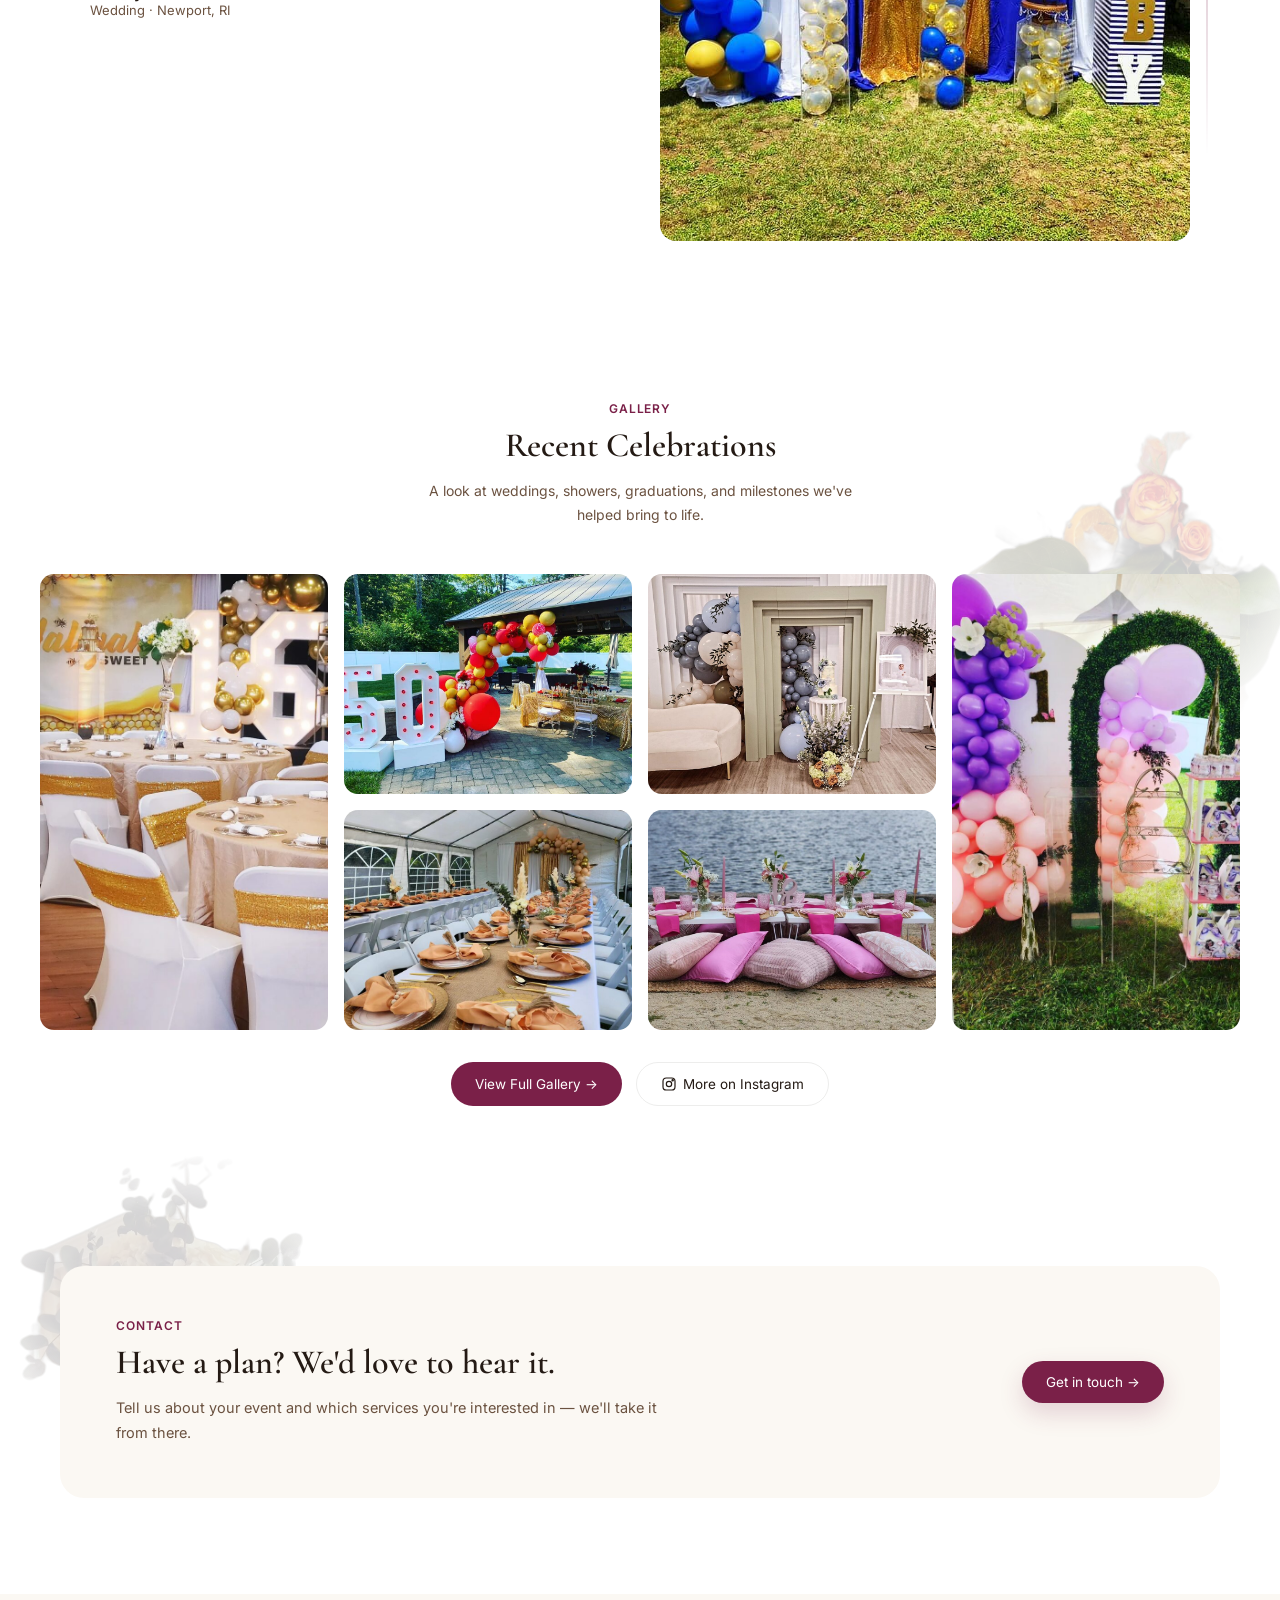
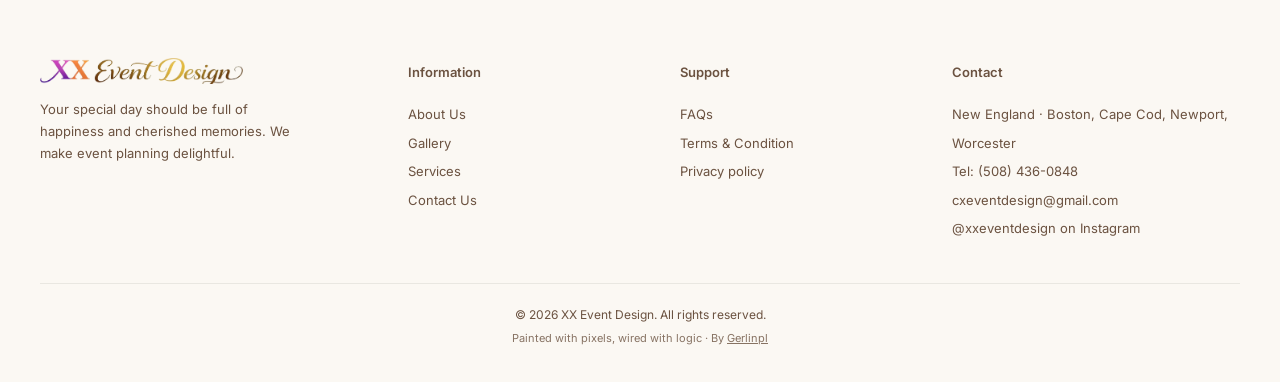
==== commit c1b80c98: "..." ====
--- a/index.html
+++ b/index.html
@@ -364,9 +364,7 @@
     <div class="footer-bottom">
       © 2026 XX Event Design. All rights reserved.
       <br />
-      <span class="footer-credit">Botanical illustrations by
-        <a href="https://unsplash.com/@nypl" target="_blank" rel="noopener">The New York Public Library</a>
-        on <a href="https://unsplash.com/" target="_blank" rel="noopener">Unsplash</a> (public domain).</span>
+      <span class="footer-credit">Painted with pixels, wired with logic · By <a href="https://gerlinpl.com" target="_blank" rel="noopener">Gerlinpl</a></span>
     </div>
   </footer>
 
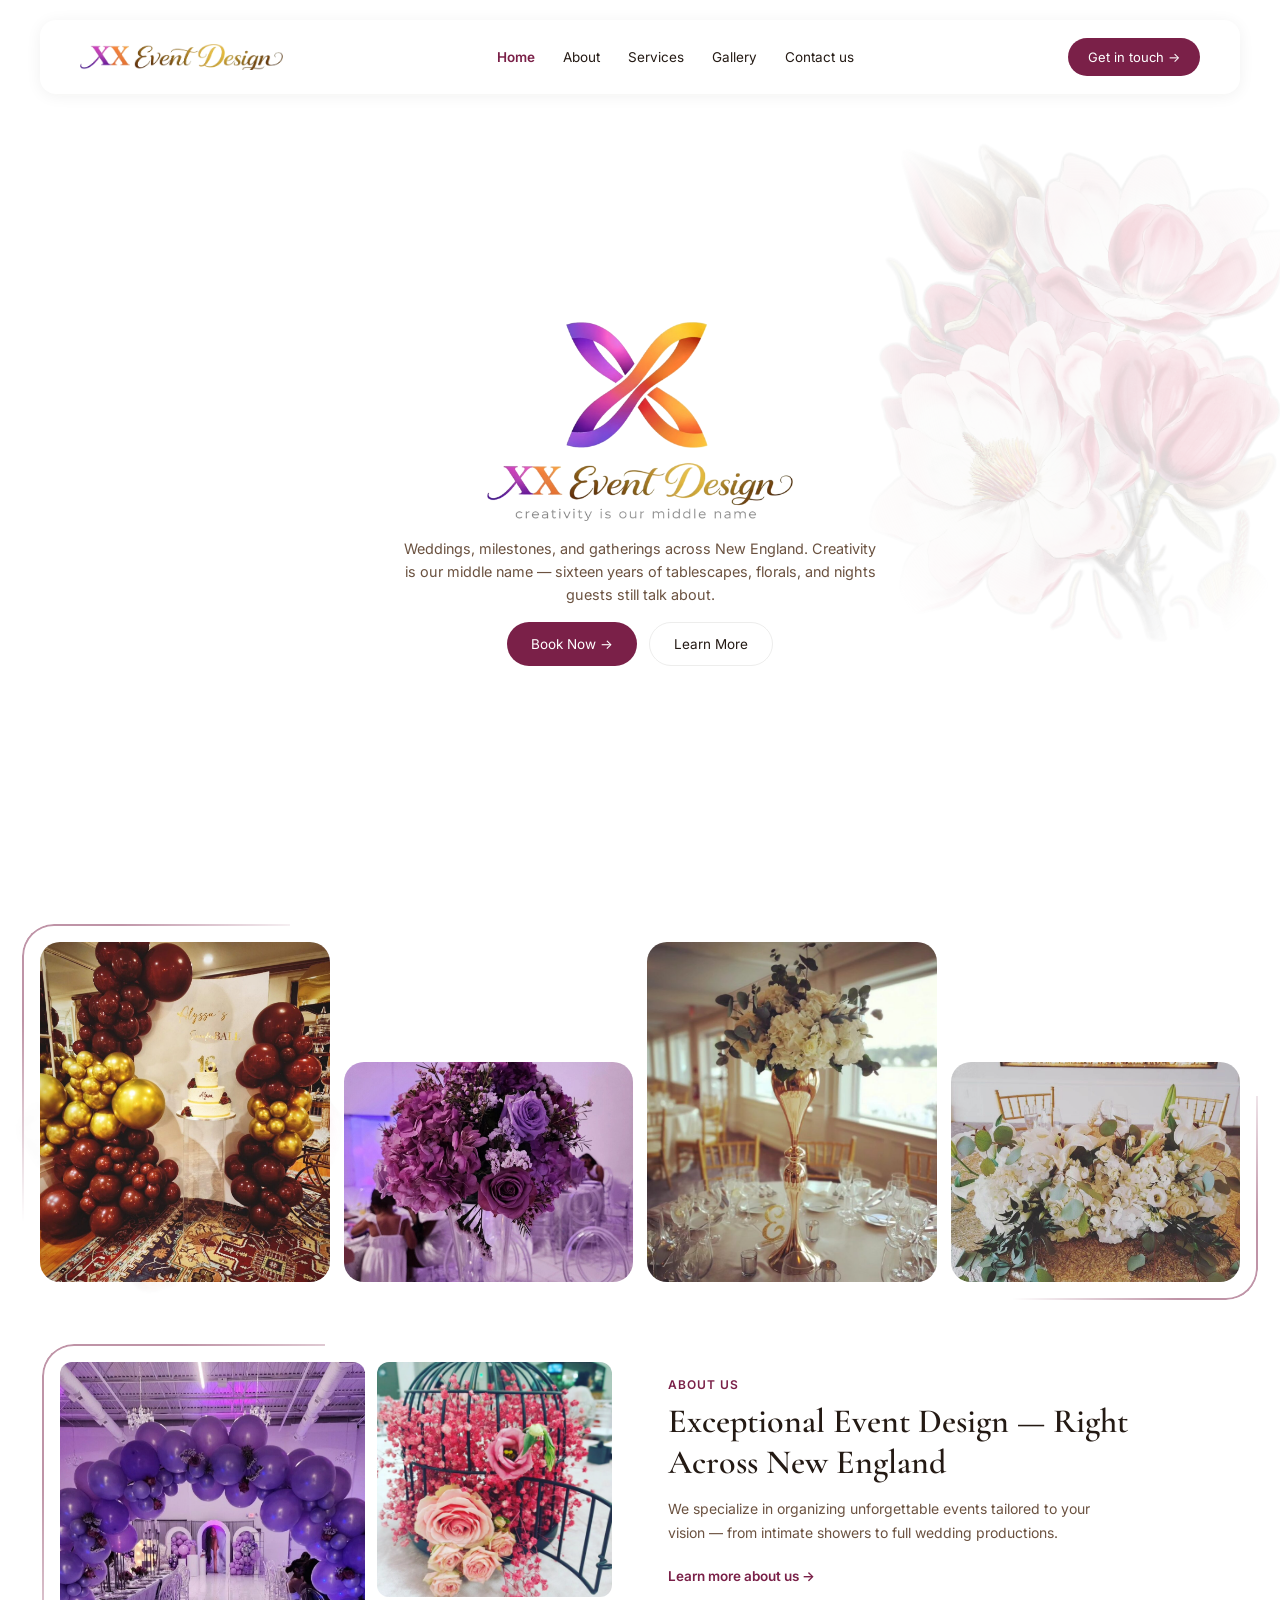
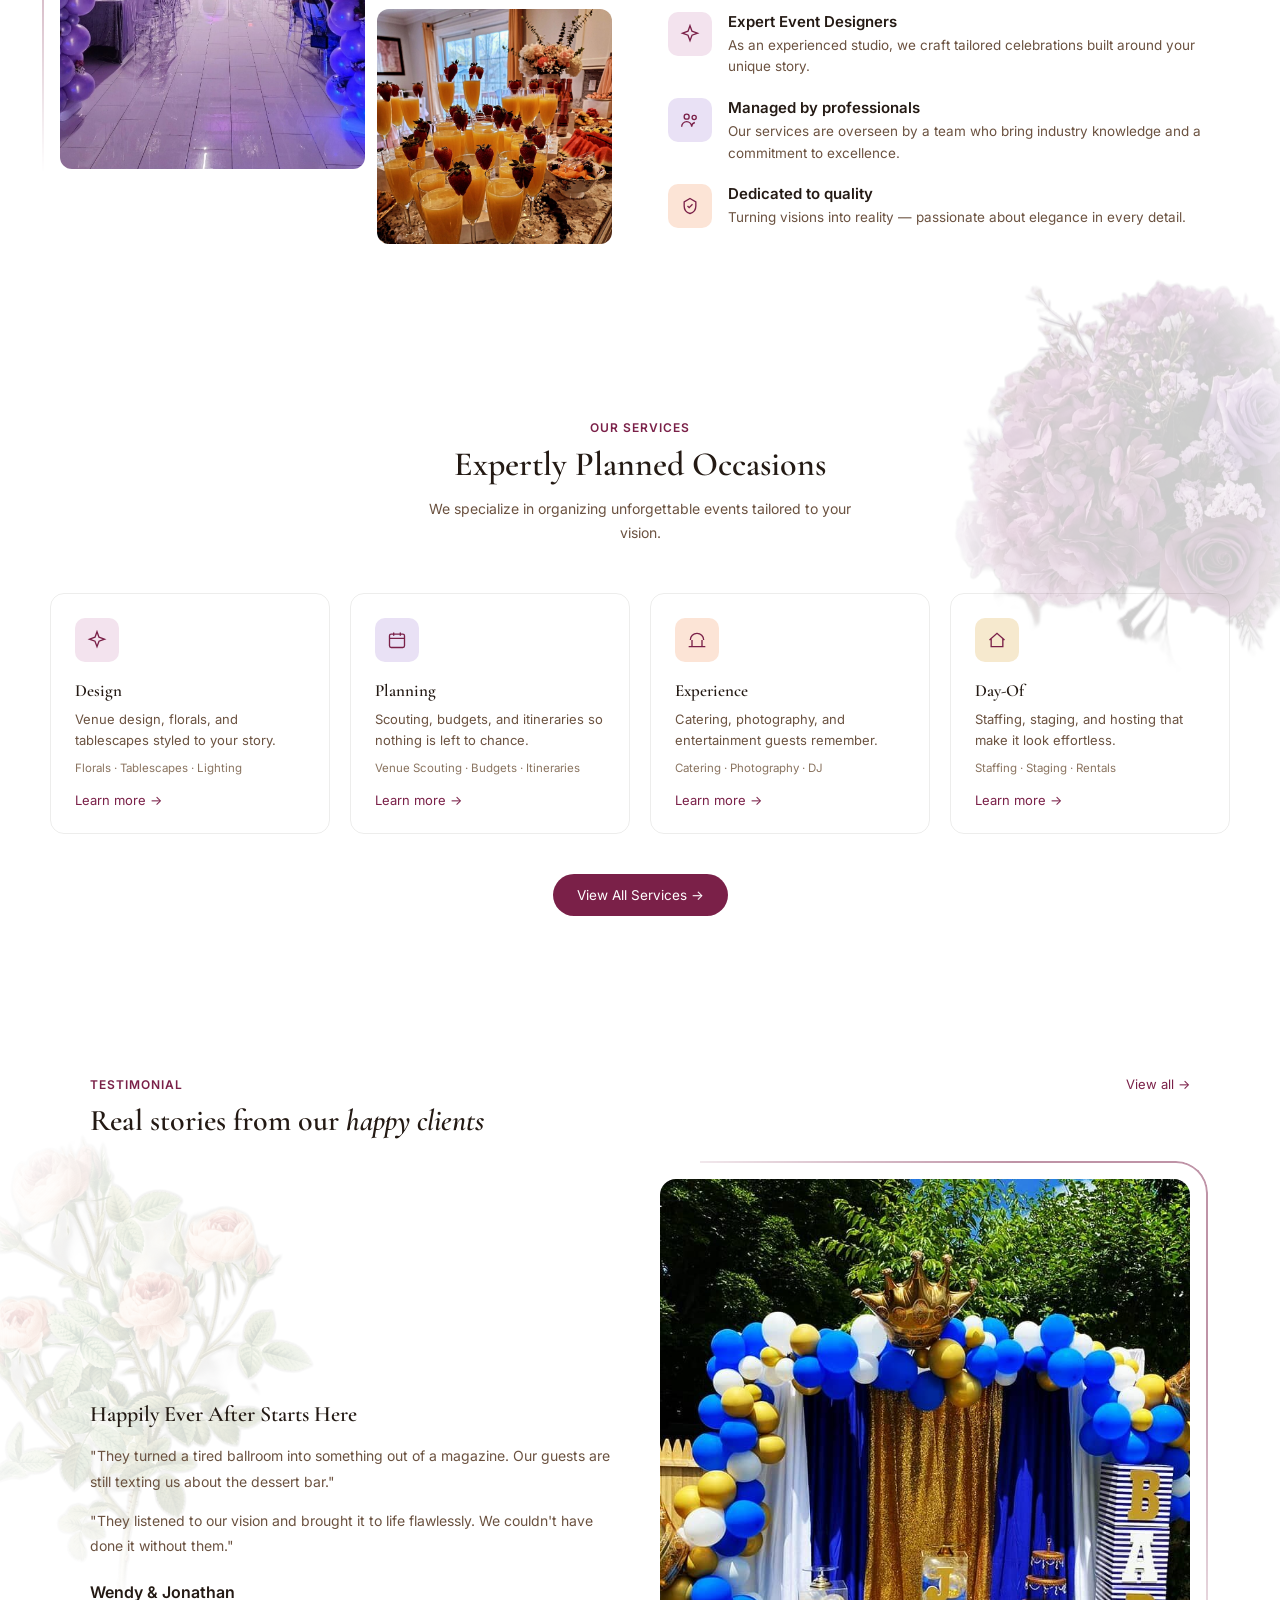
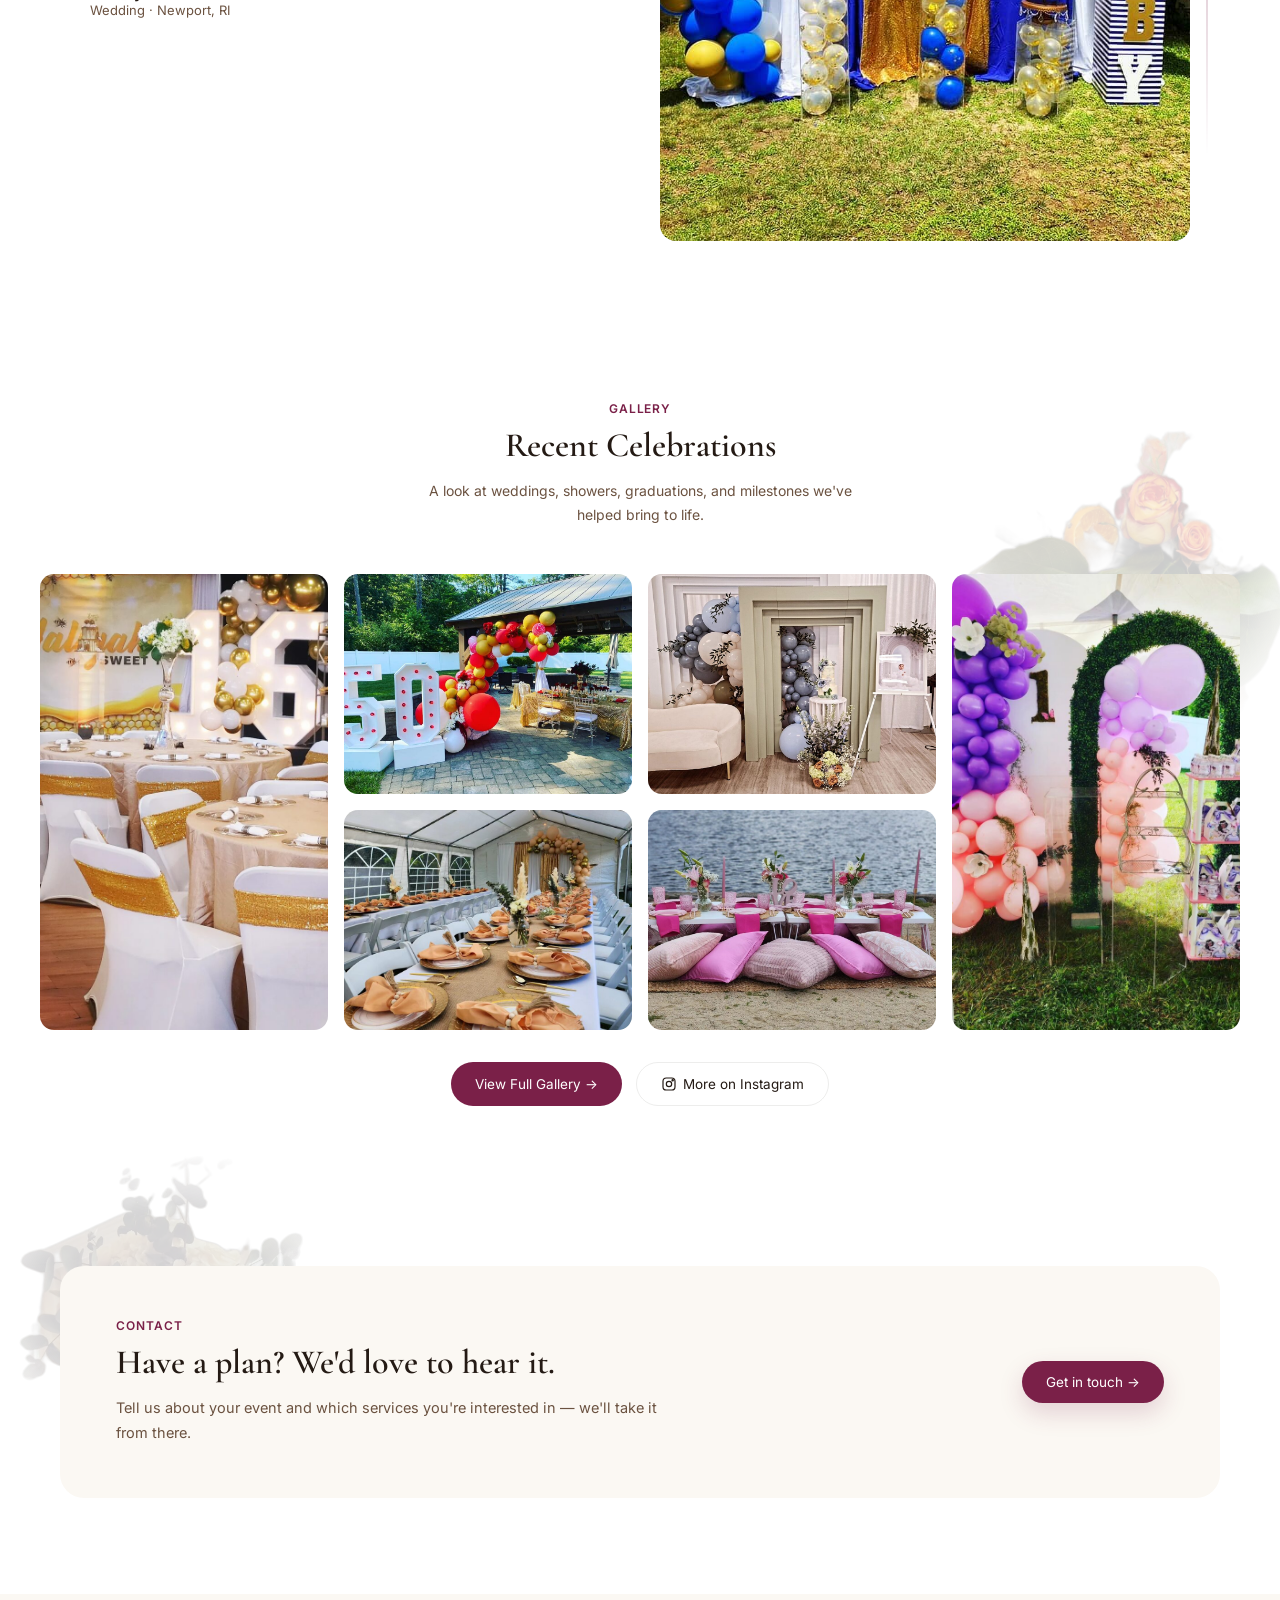
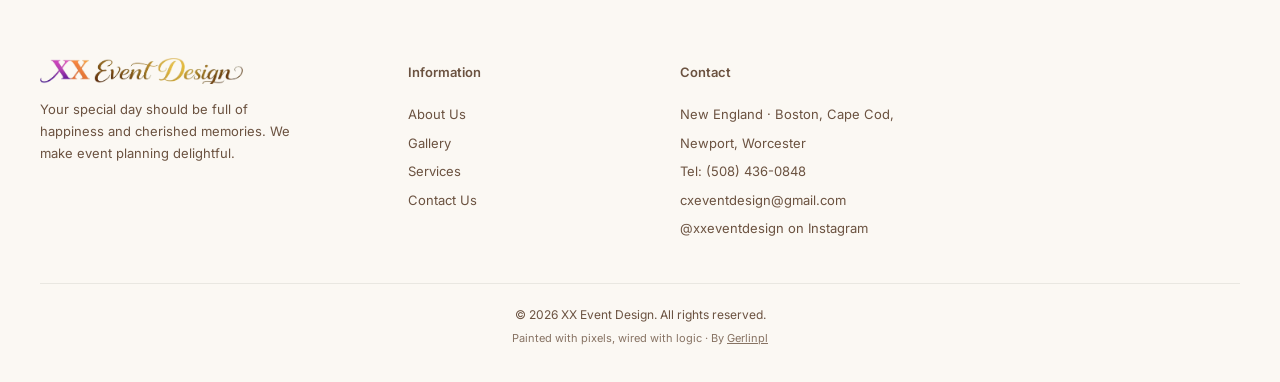
==== commit 44e77c12: "....." ====
--- a/index.html
+++ b/index.html
@@ -351,12 +351,6 @@
         <div><a href="contact.html">Contact Us</a></div>
       </div>
       <div class="footer-col">
-        <div class="footer-col-title">Support</div>
-        <div><a href="#">FAQs</a></div>
-        <div><a href="#">Terms &amp; Condition</a></div>
-        <div><a href="#">Privacy policy</a></div>
-      </div>
-      <div class="footer-col">
         <div class="footer-col-title">Contact</div>
         <div>New England · Boston, Cape Cod, Newport, Worcester<br />Tel: (508) 436-0848<br />cxeventdesign@gmail.com<br /><a href="https://www.instagram.com/xxeventdesign/" target="_blank" rel="noopener">@xxeventdesign on Instagram</a></div>
       </div>
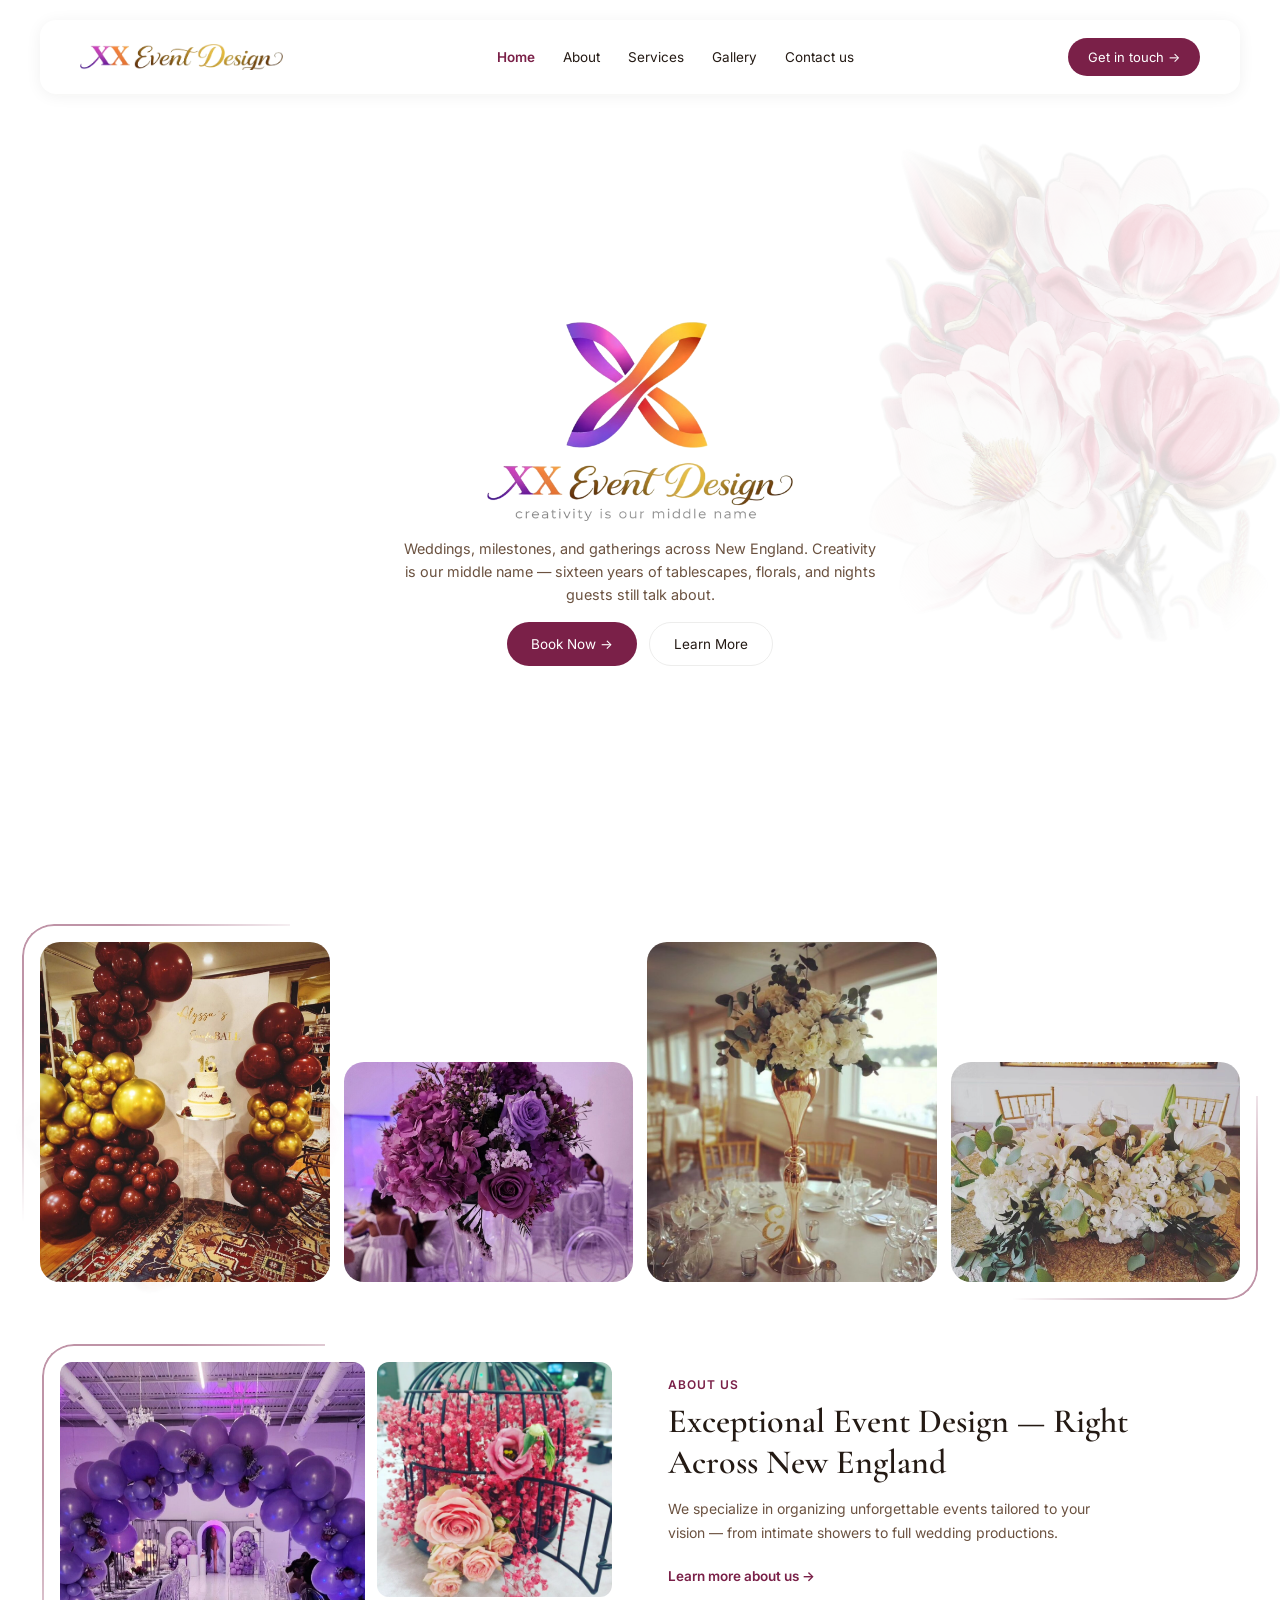
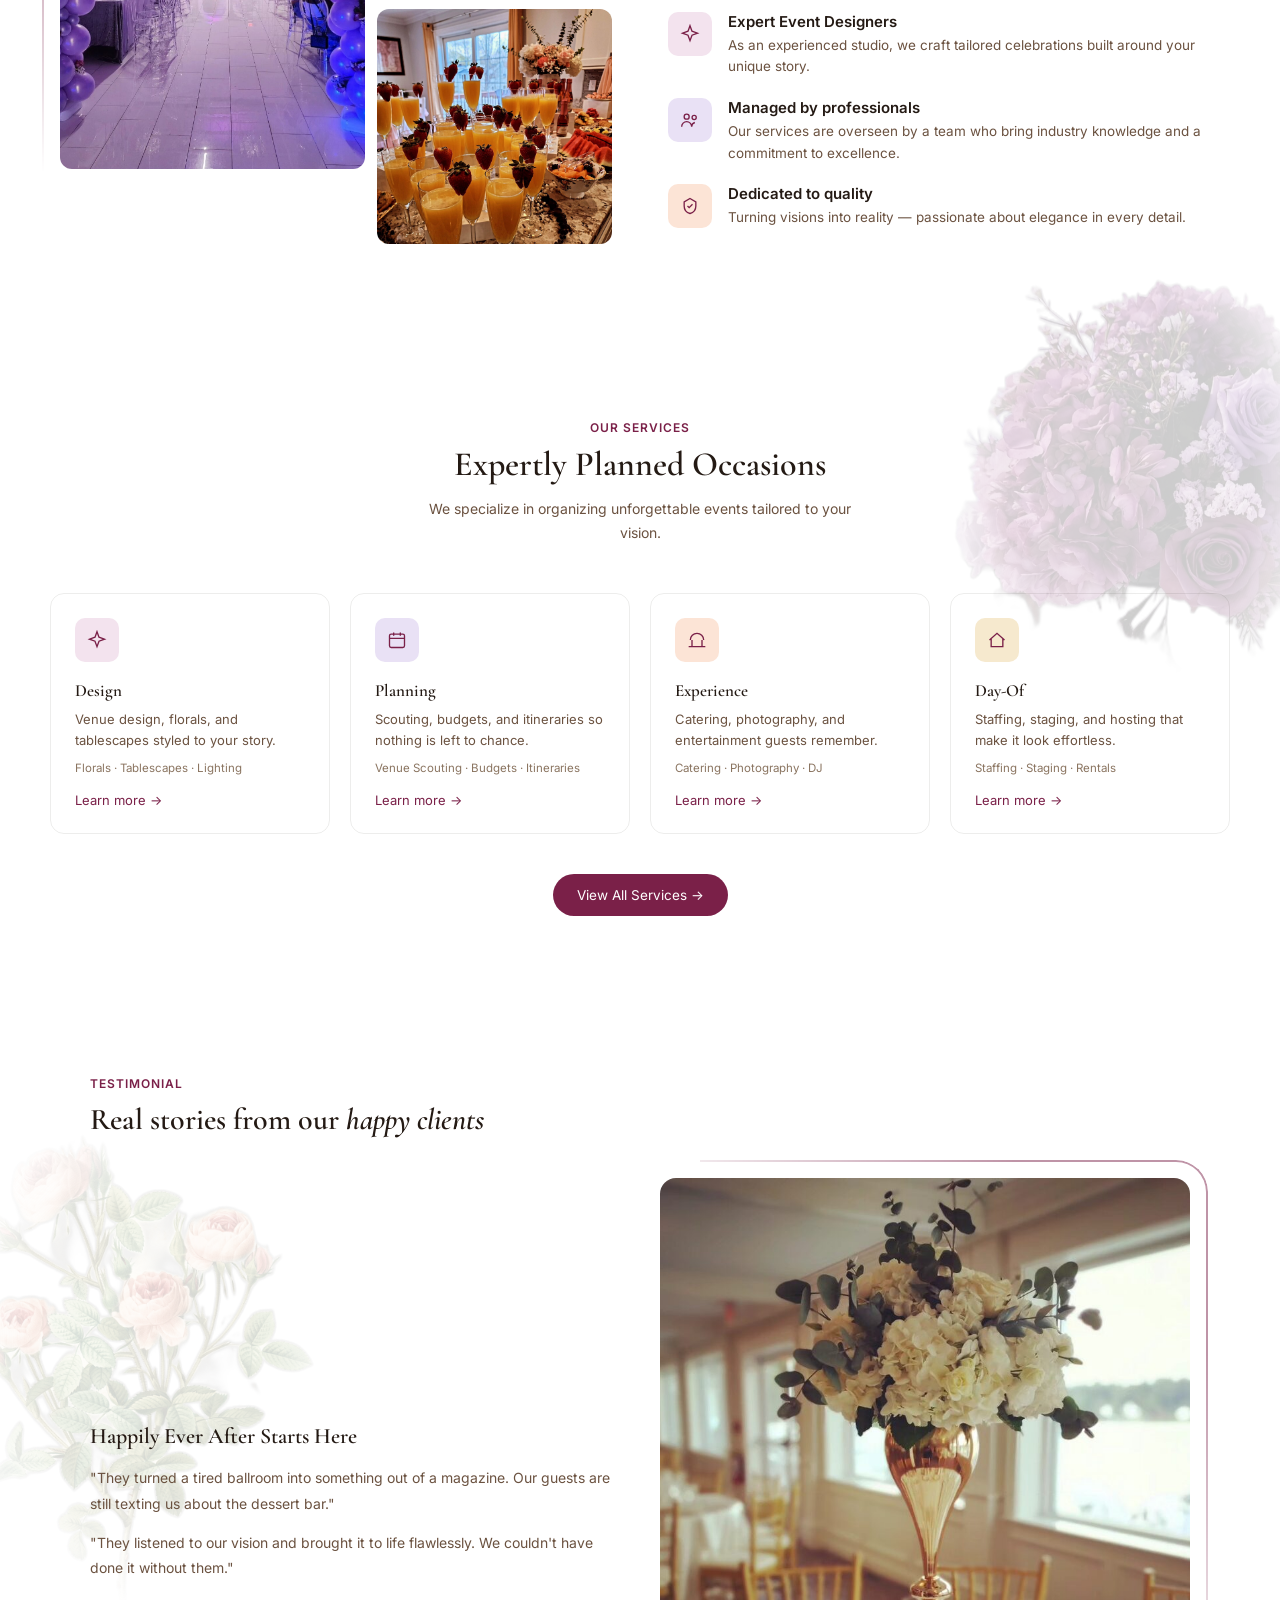
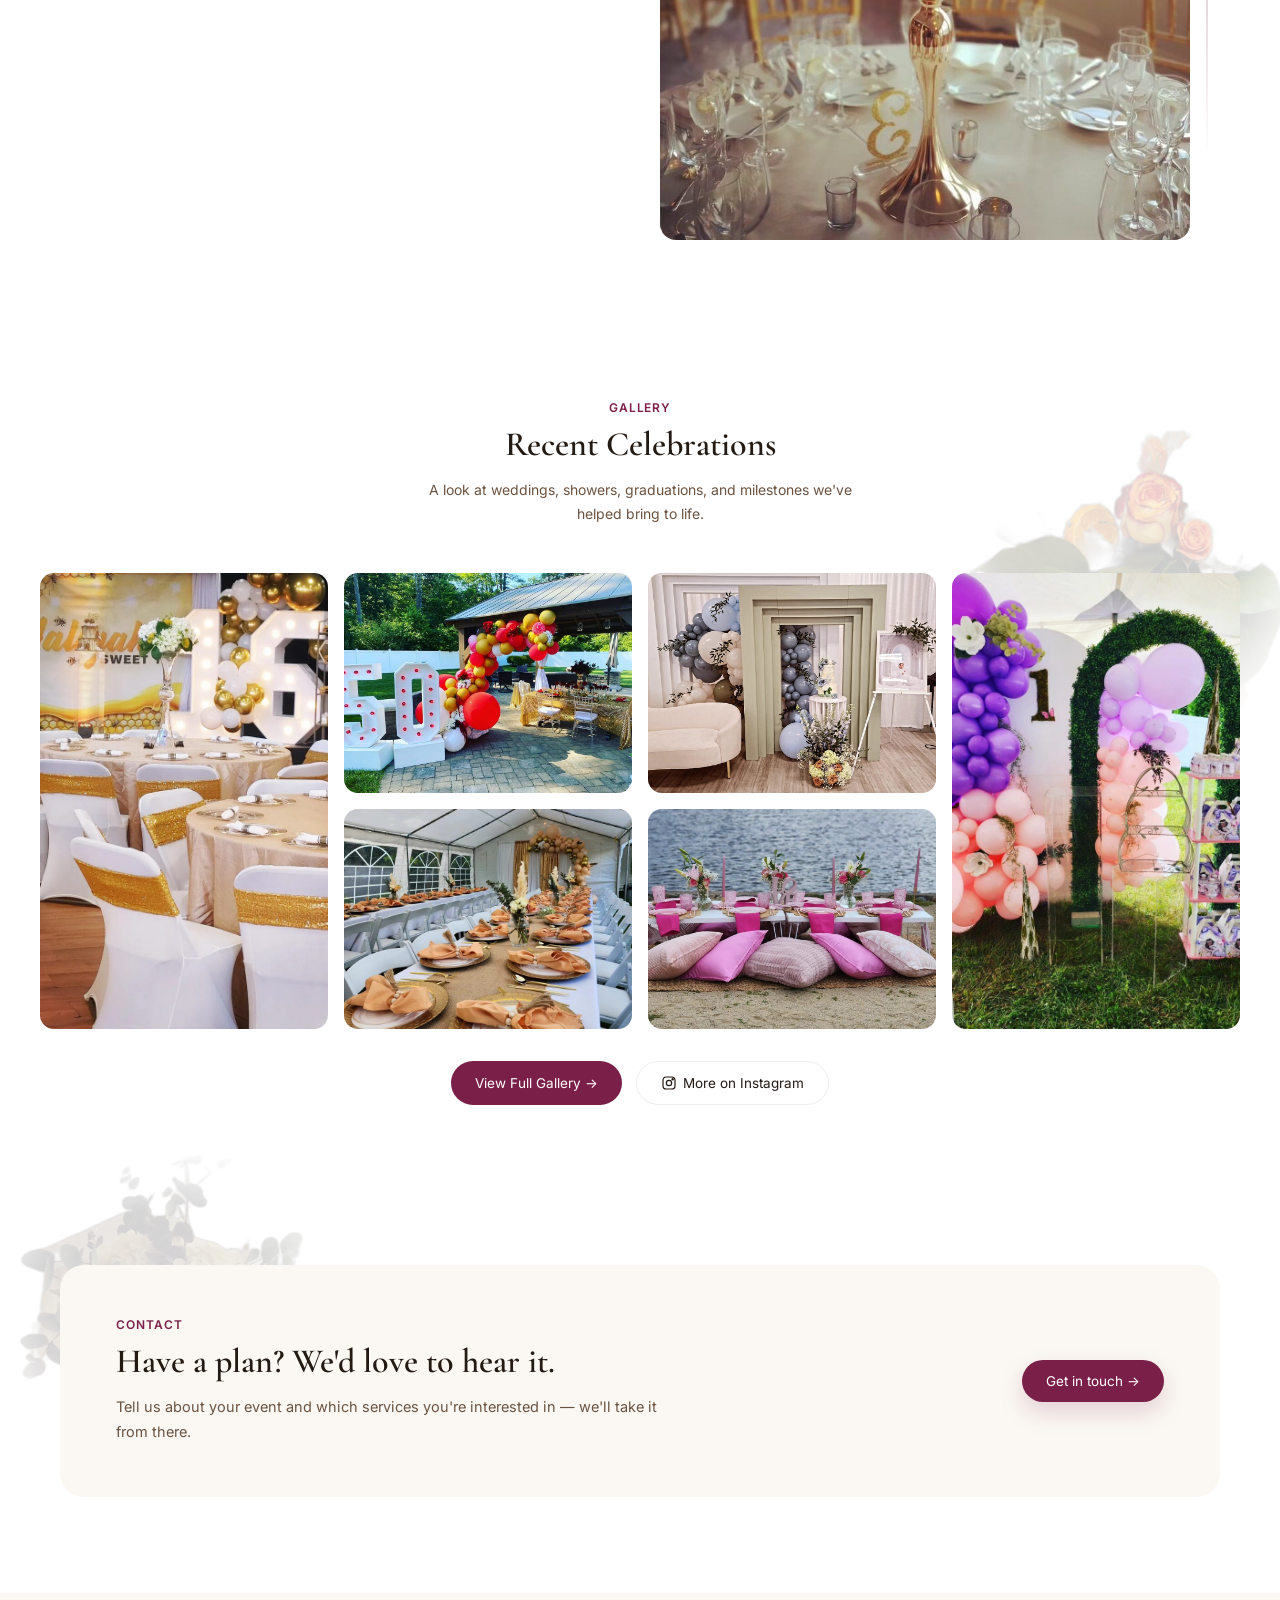
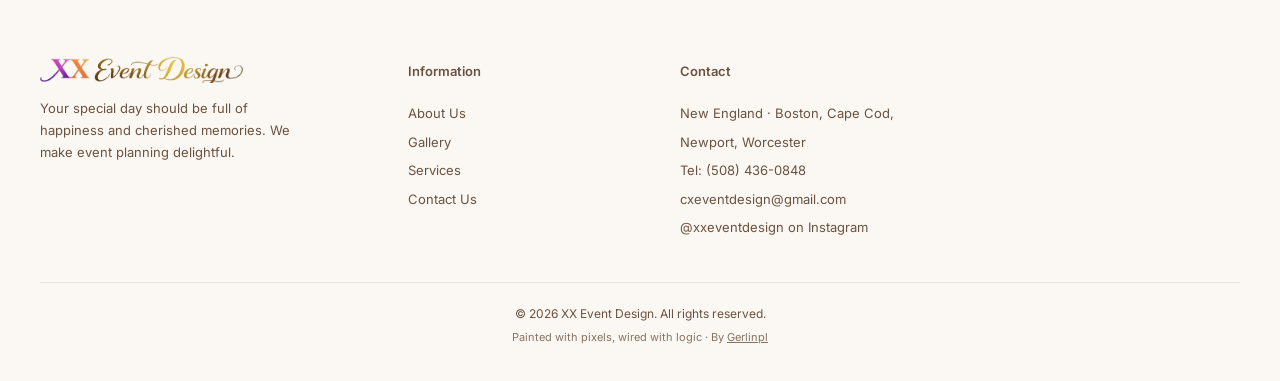
==== commit 4b2db696: "..." ====
--- a/index.html
+++ b/index.html
@@ -35,6 +35,12 @@
       { "@type": "Place", "name": "Cape Cod" },
       { "@type": "City", "name": "Newport" },
       { "@type": "City", "name": "Worcester" },
+      { "@type": "State", "name": "Massachusetts" },
+      { "@type": "State", "name": "Rhode Island" },
+      { "@type": "State", "name": "Connecticut" },
+      { "@type": "State", "name": "New Hampshire" },
+      { "@type": "State", "name": "Maine" },
+      { "@type": "State", "name": "Vermont" },
       { "@type": "Place", "name": "New England" }
     ],
     "address": {
@@ -271,7 +277,6 @@
           <div class="pill">Testimonial</div>
           <h2>Real stories from our <em>happy clients</em></h2>
         </div>
-        <a href="contact.html" class="card-link">View all →</a>
       </div>
       <div class="testimonial-grid">
         <div>
@@ -280,11 +285,9 @@
             texting us about the dessert bar."</p>
           <p>"They listened to our vision and brought it to life flawlessly. We couldn't have done
             it without them."</p>
-          <div class="testimonial-who">Wendy &amp; Jonathan</div>
-          <div class="testimonial-event">Wedding · Newport, RI</div>
         </div>
         <div class="testimonial-photo frame frame-tr">
-          <div class="photo has-img"><img loading="lazy" src="assets/gallery/baby-shower-royal-blue-gold-crown-balloon-arch.jpg" alt="Royal blue and gold crown balloon arch, baby shower" /></div>
+          <div class="photo has-img"><img loading="lazy" src="assets/gallery/gold-vase-white-rose-hydrangea-waterside-wedding.jpg" alt="Ballroom wedding reception with gold chiavari chairs and tall white floral centerpieces" /></div>
         </div>
       </div>
     </section>
--- a/css/style.css
+++ b/css/style.css
@@ -887,6 +887,7 @@
 .contact h2 { font-size: 28px; margin: 0 0 24px; }
 
 .contact-form { display: grid; gap: 12px; }
+.contact-form > div { display: grid; gap: 6px; }
 
 .contact-form input,
 .contact-form select,
@@ -910,7 +911,8 @@
 .field-error {
   font-size: 12px;
   color: #C0392B;
-  margin-top: -6px;
+  margin: 0;
+  padding: 0 2px;
 }
 
 .contact-form textarea { resize: none; }
@@ -924,6 +926,12 @@
   font-size: 14px;
   cursor: pointer;
   font-family: var(--sans);
+}
+
+.contact-submit:disabled {
+  background: var(--rule);
+  color: var(--ink-soft, #999);
+  cursor: not-allowed;
 }
 
 .contact-success {
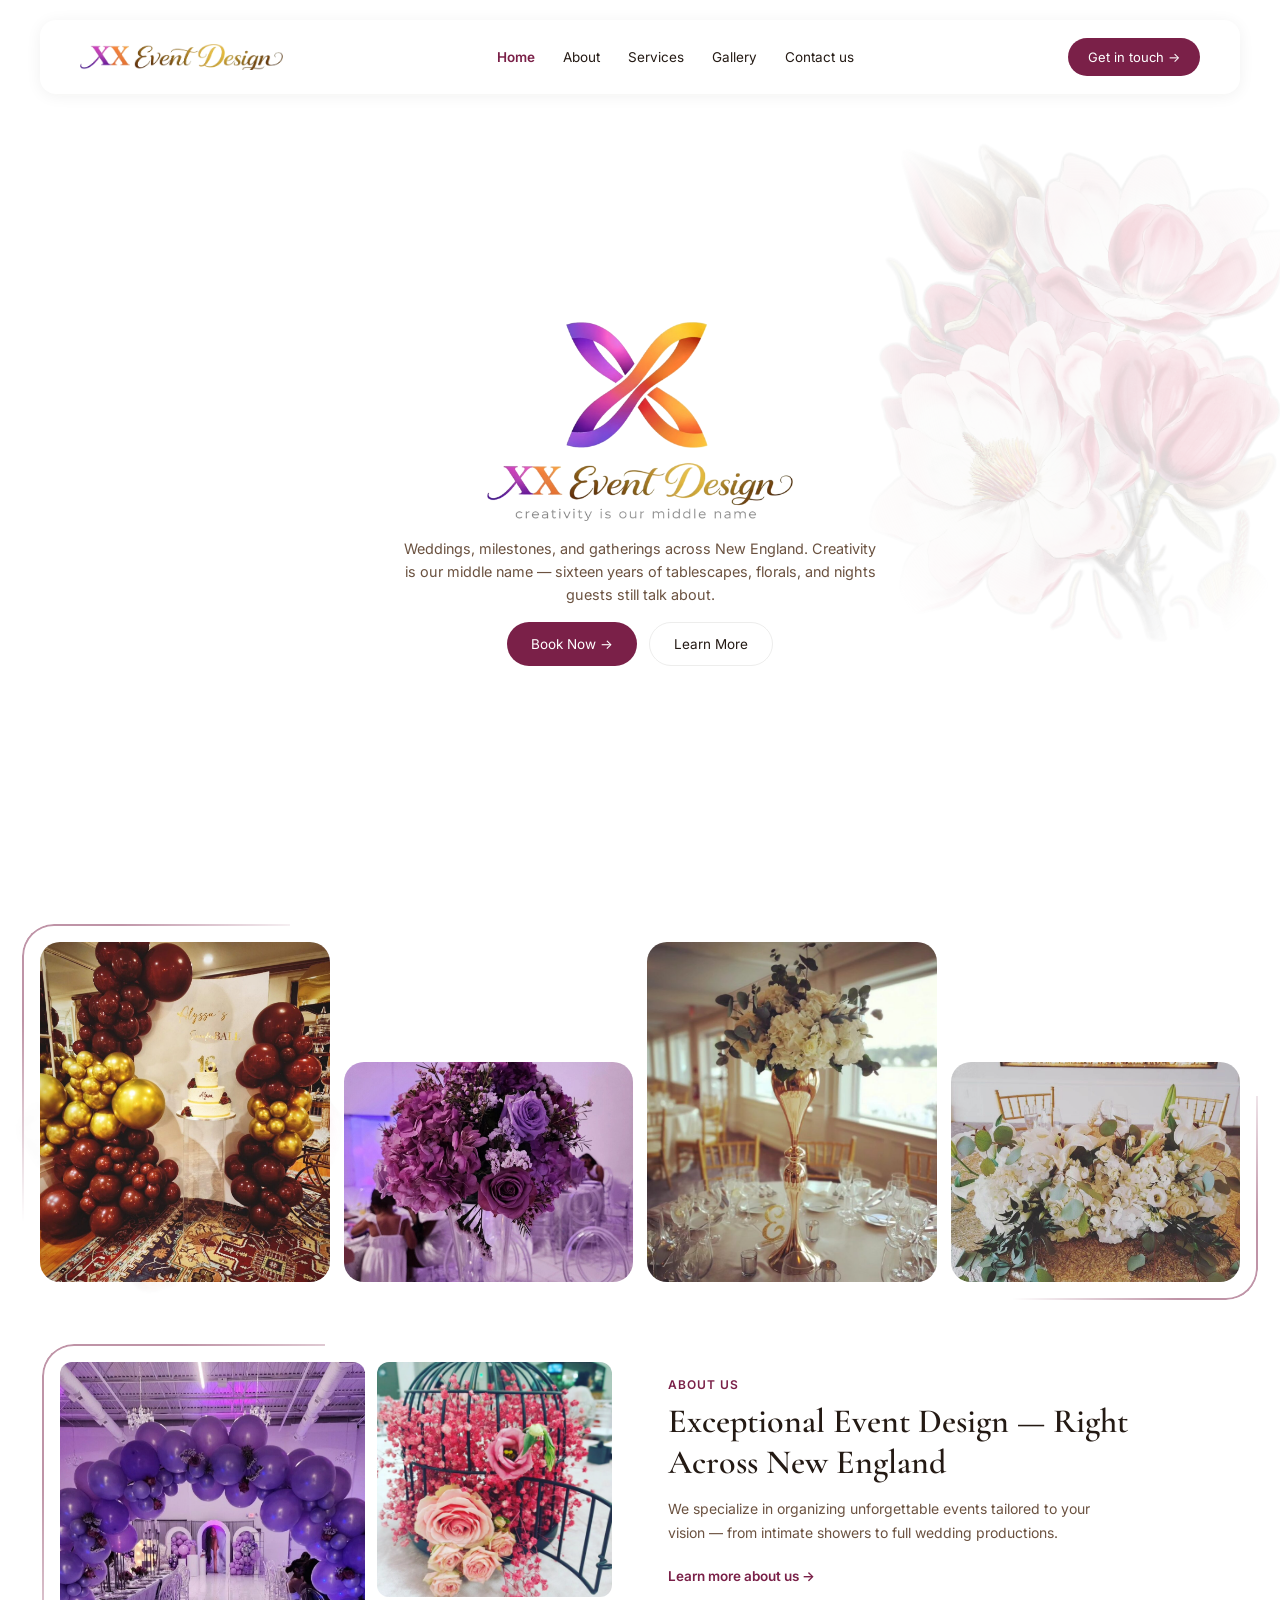
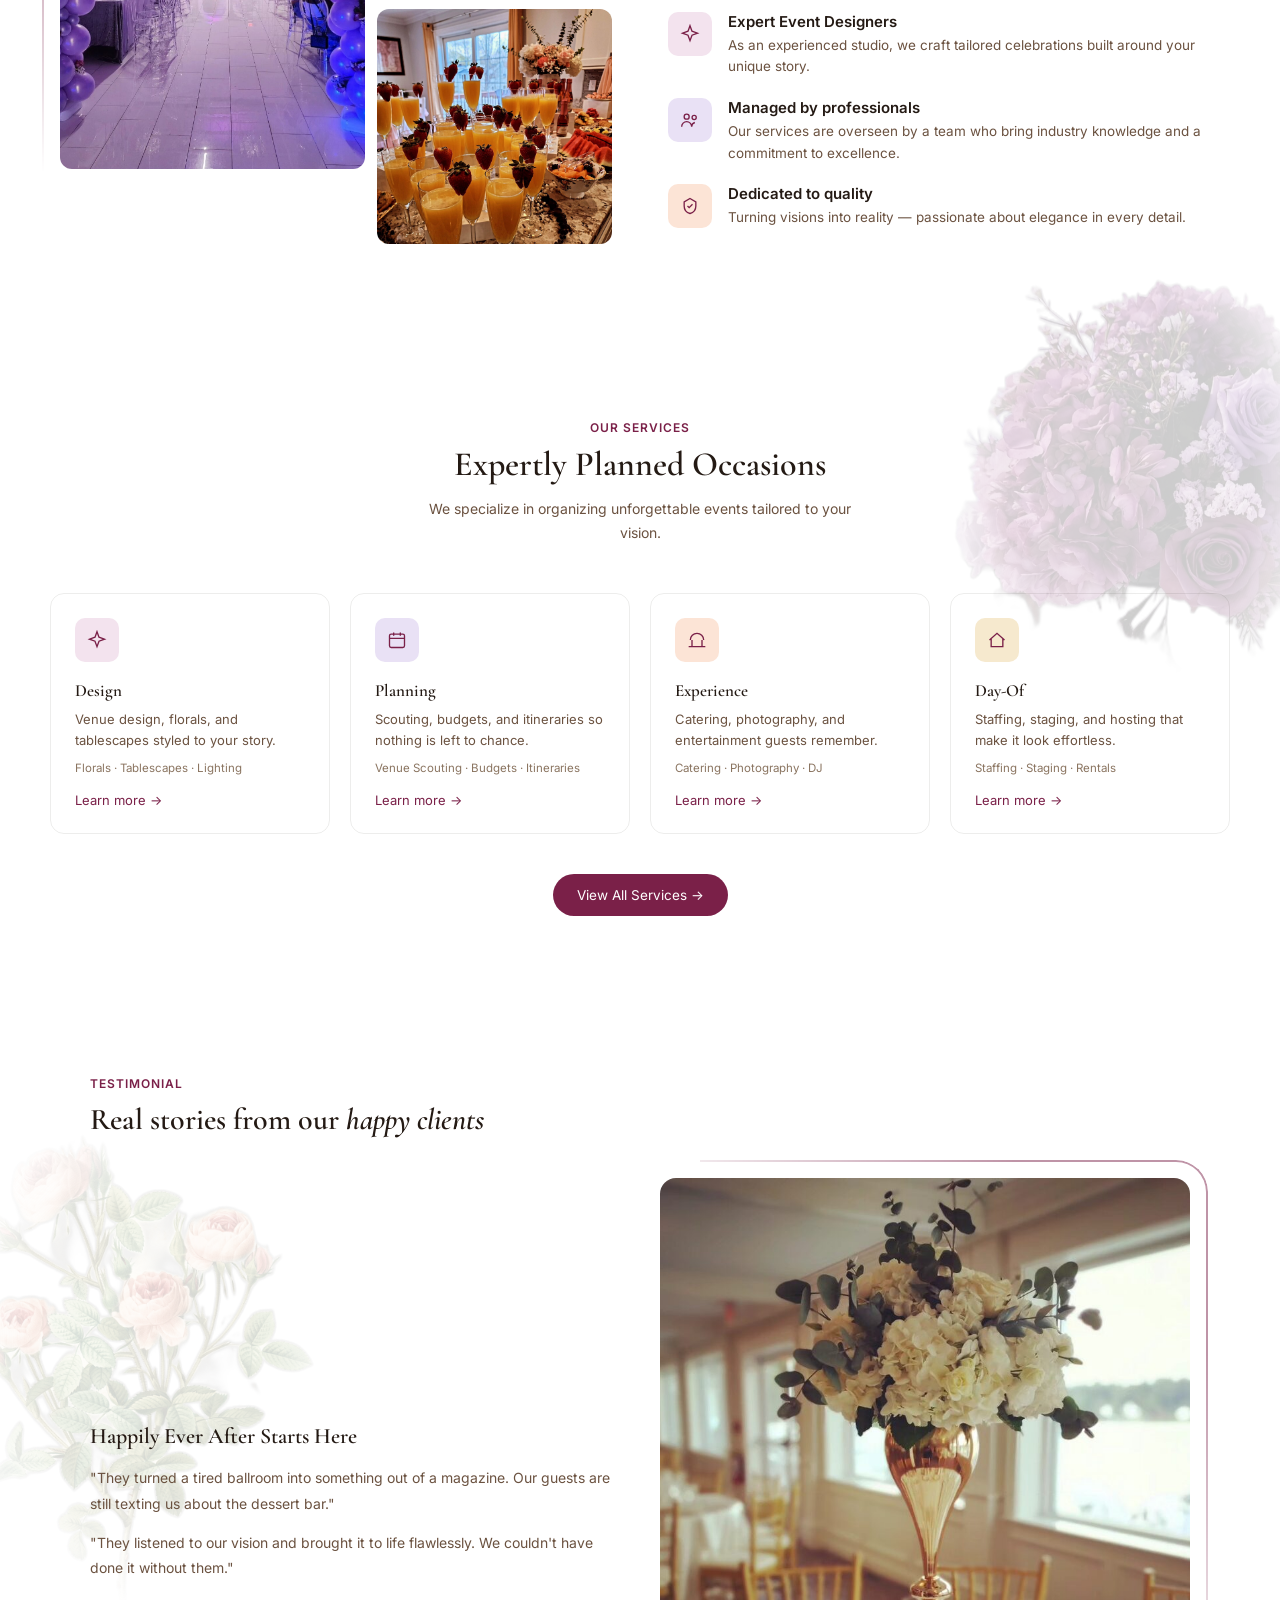
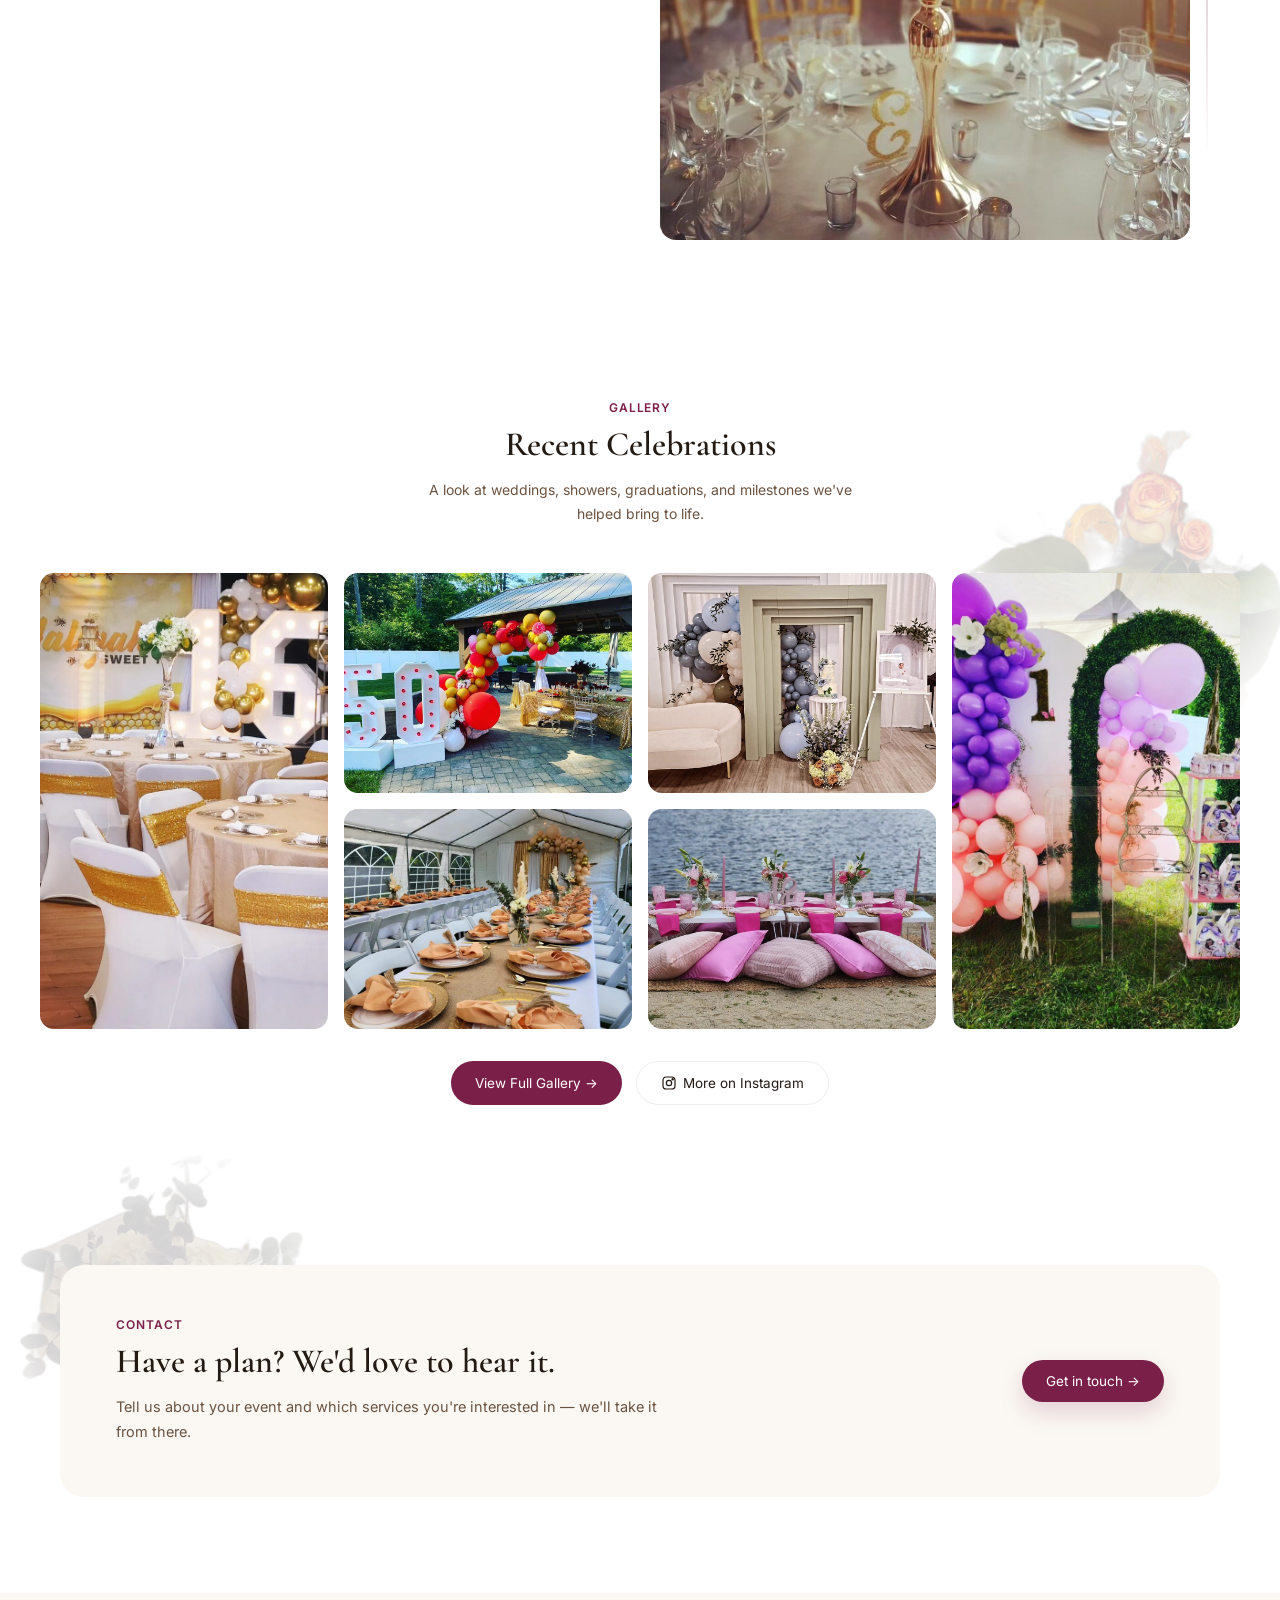
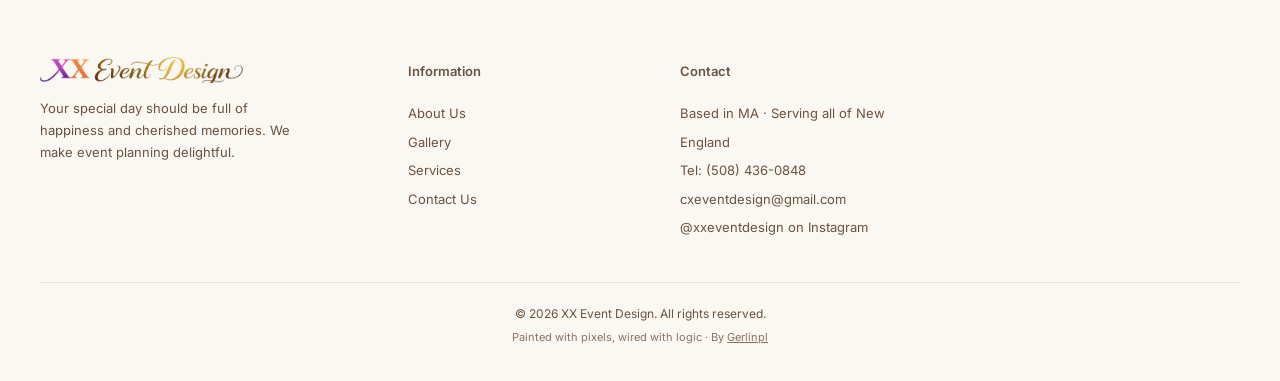
==== commit 6776f53f: "update" ====
--- a/index.html
+++ b/index.html
@@ -355,7 +355,7 @@
       </div>
       <div class="footer-col">
         <div class="footer-col-title">Contact</div>
-        <div>New England · Boston, Cape Cod, Newport, Worcester<br />Tel: (508) 436-0848<br />cxeventdesign@gmail.com<br /><a href="https://www.instagram.com/xxeventdesign/" target="_blank" rel="noopener">@xxeventdesign on Instagram</a></div>
+        <div>Based in MA · Serving all of New England<br />Tel: (508) 436-0848<br />cxeventdesign@gmail.com<br /><a href="https://www.instagram.com/xxeventdesign/" target="_blank" rel="noopener">@xxeventdesign on Instagram</a></div>
       </div>
     </div>
     <div class="footer-bottom">
